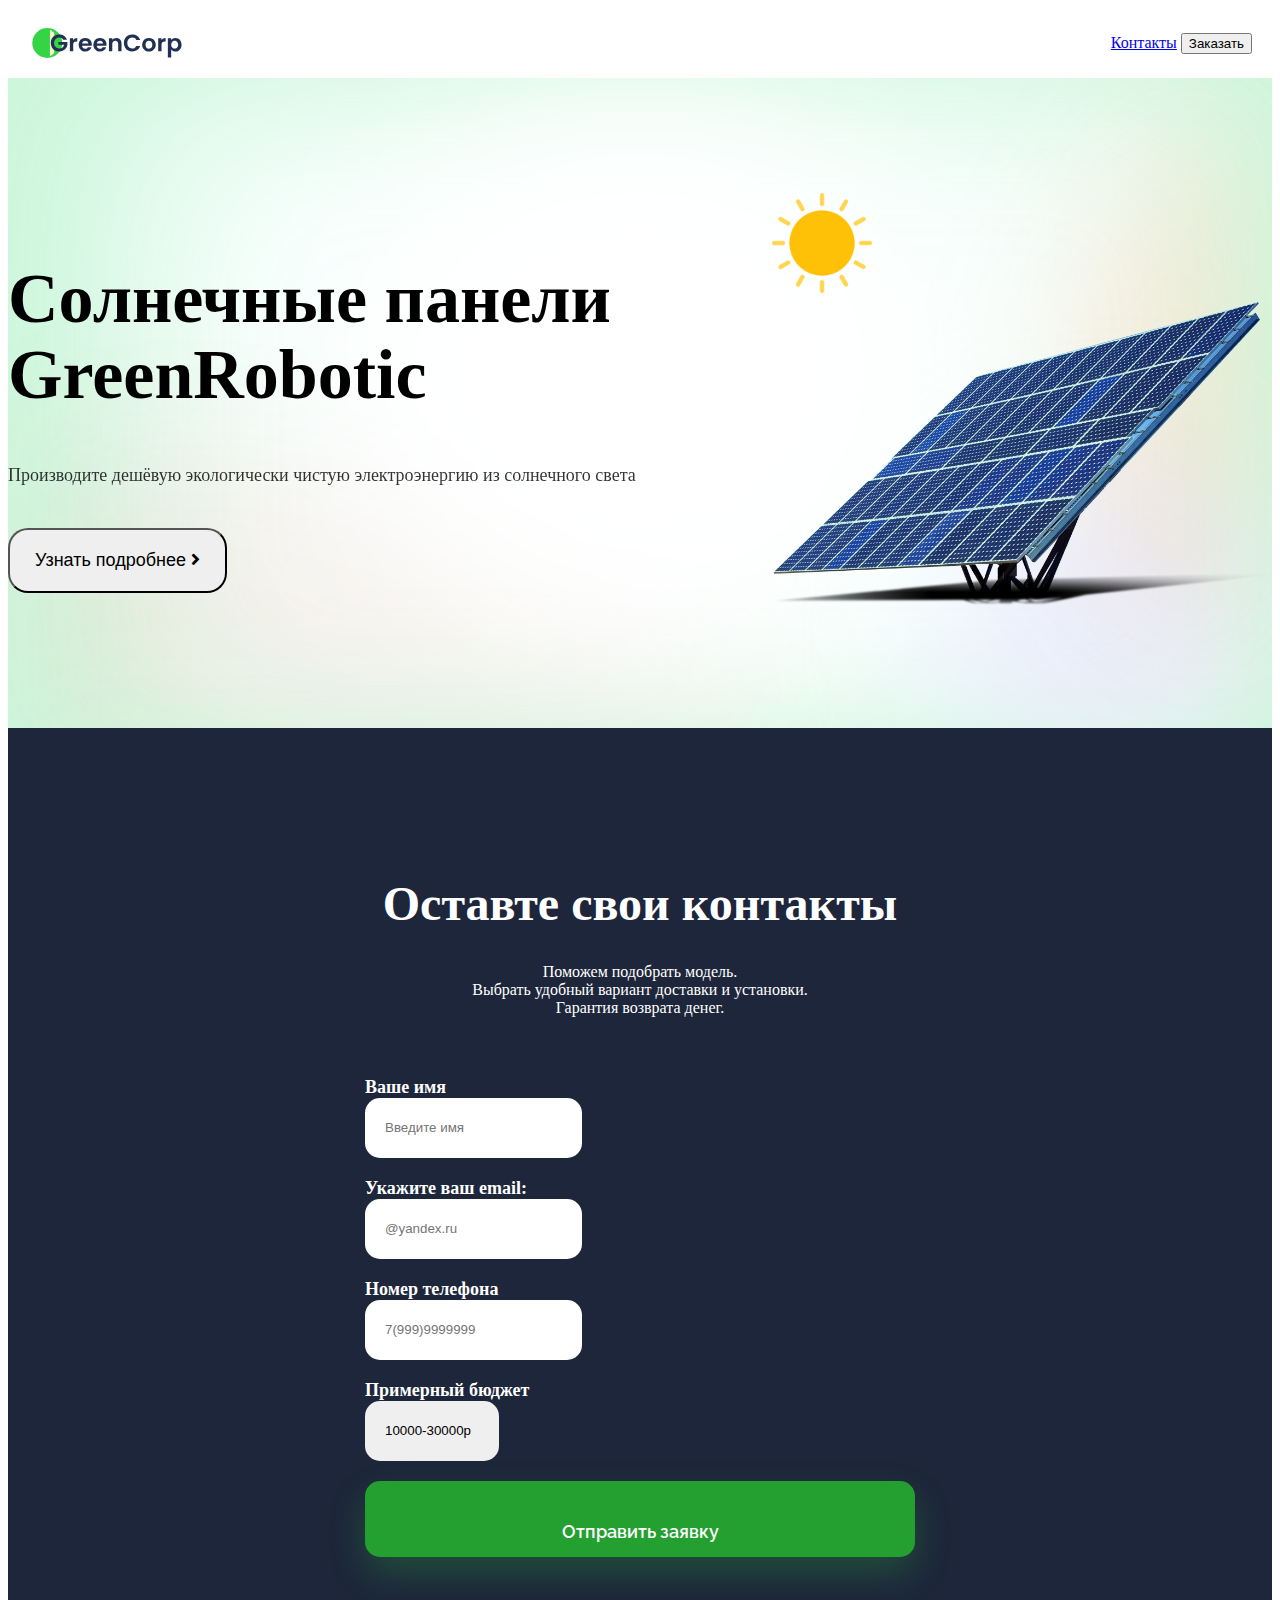
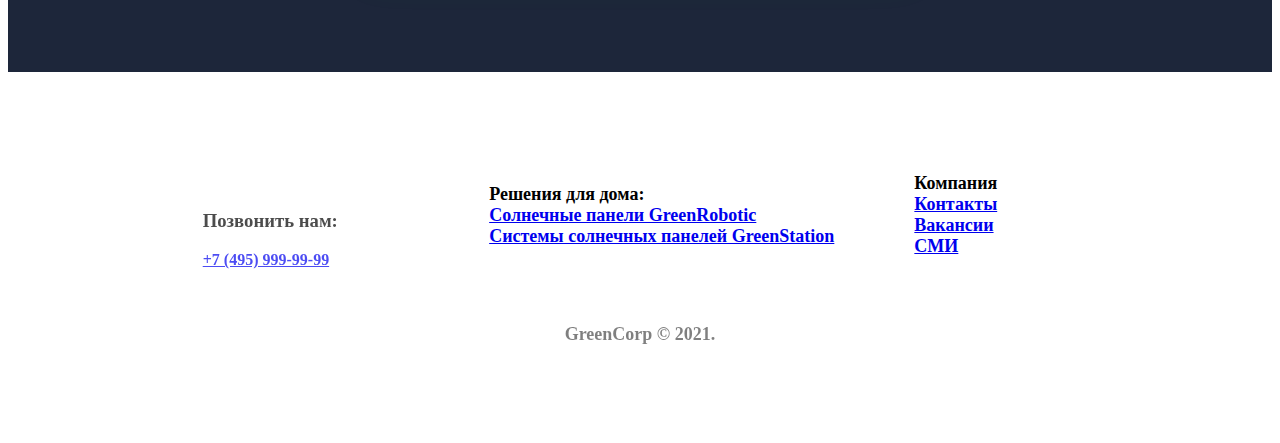
==== index.html @ 0a5415dc "11" ====
<!DOCTYPE html>
<html lang="en">
<head>
  <meta charset="UTF-8">
  <meta http-equiv="X-UA-Compatible" content="IE=edge">
  <meta name="viewport" content="width=device-width, initial-scale=1.0"> 
  <title>Солнечные батареи GreenCorp</title>
  <link rel="stylesheet" href="main.css">
  <link href="https://fonts.googleapis.com/css2?family=Raleway:wght@100;300;400;500;600;700;800&display=swap" rel="stylesheet">
  <link rel="stylesheet" href="https://cdnjs.cloudflare.com/ajax/libs/font-awesome/5.15.4/css/all.min.css" 
  integrity="sha512-1ycn6IcaQQ40/MKBW2W4Rhis/DbILU74C1vSrLJxCq57o941Ym01SwNsOMqvEBFlcgUa6xLiPY/NS5R+E6ztJQ==" crossorigin="anonymous" referrerpolicy="no-referrer">
  <link rel="stylesheet" href="https://cdnjs.cloudflare.com/ajax/libs/animate.css/4.1.1/animate.min.css"/>
</head>
  <header>
    <img class="header__logo" src='img/logo.svg'>
    <div class="header__controls">
      <a href="#contacts">Контакты</a>
      <button>Заказать</button>
    </div>
  </header>
  <body>
  <section class="about">
    <div class="about__info animate__animated animate__fadeInLeft animate__slow">
      <h1>Солнечные панели GreenRobotic</h1>
      <p>Производите дешёвую экологически чистую электроэнергию из солнечного света</p>
      <button>Узнать подробнее <i class="fas fa-angle-right"></i></button>
  </div>
  <div class="about__images animate__animated animate__fadeInRight animate__slow">
      <img class="about__sun-image" src="img/sun.png">
      <img class="about__image" src="img/solar-panel.png">
  </div>
</section>
<section class="form">
 <div class="form__container">
 <h1>Оставте свои контакты</h1>
 Поможем подобрать модель.<br>
 Выбрать удобный вариант доставки и установки.<br>
  Гарантия возврата денег.</br>
  <form>
		<div class='form__group'>
			<label for="name">Ваше имя</label></br>
			<input id='text' placeholder="Введите имя"id='name'>
		</div>
		<div class='form__group'>
			<label for="email">Укажите ваш email: </label></br>
			<input id='email' placeholder="@yandex.ru" type='email'>
		</div>
		<div class='form__group'>
			<label for="phone">Номер телефона </label></br>
			<input id='phone' placeholder="7(999)9999999" type='text'>
		</div>
    <div class='form__group'>
			<label>Примерный бюджет </label></br>
      <select id="budget">
      <option value="10-30">10000-30000p</option>
      <option value="30-60">30000-60000p</option>
      <option value="60-100">60000-100000p</option>
      <option value="100+">100000p</option>
    </select>
  </div> 
      <button  class=" form__submit " type=" submit " >Отправить заявку</button>
    </form>
  </section>
</body>
<footer>
<div>
  <div class="footer__container">
    <div class="footer__group">
    <h3>Позвонить нам:</h3>
    <div class="footer__links">
      <a href="tel:74959999999">+7 (495) 999-99-99</a></div>
    </div>
  <div class="footer__links" 
    <h3>Решения для дома:</h3>
<a href="page2.html">Солнечные панели GreenRobotic</a>
<a href="page3.html">Системы солнечных панелей GreenStation</a>
  </div>
  <div class="footer__links" 
    <h3>Компания</h3>
<a href="page4.html">Контакты</a>
<a href="page5.html">Вакансии</a>
<a href="page6.html">СМИ</a>
  </div>
</div> 
  <div class="footer__copyright ">GreenCorp © 2021.</div>
</footer>
</html>
---- main.css ----
.body {
    font-family: 'Raleway', sans-serif;
    color: #213053;
  margin: 0;
}
header {
    display: flex;
 justify-content: space-between;
  align-items: center;
  background-color: #fff;
   position: sticky;
  top: 0;
  z-index: index 3;
  padding: 20px;
}
.header__logo {
    height: 30px;
}
  .a {
    text-decoration: none;
    color: #213053;
   
}
#contacts{
  display: flex;
  justify-content: end;
  align-items: flex-end;
}
  .header a {
  font-size: 15px;
    font-weight: 600;
    margin-right: 25px;

  }
  .button {
    font-family: 'Raleway', sans—serif;
    font-size: 15px;
    background-color: #23a030;
    color: #fff;
    
    border: none;
    border-radius: 15px;
    cursor: pointer;
    box-shadow: 0 16px 36px rgb(52 213 68 / 22%);
    padding: 15px;
}
.about__image {
  width: 500px;
}

.about__sun-image {
  animation-name: rotation;
  animation-duration: 10s;
  transform: rotate(360deg);
  animation-iteration-count: infinite;
  animation-timing-function: linear;
  width: 100px;
  height: 100px;
}

@keyframes rotation {
  0% {
      -moz-transform: rotate(0deg);
      -webkit-transform: rotate(0deg);
  }
  100% {
      -moz-transform: rotate(360deg);
      -webkit-transform: rotate(360deg);
  }
}

.about {
    display: flex;
    align-items: center;
    justify-content: space-around;
    padding-bottom: 115px;
    padding-top: 115px;
    background: url('img/back.png') no-repeat;
    background-position: center;
    background-size: cover;
  }
.about h1 {
  font-size:70px;
line-height: 76px;
}
.form input{
font: size 18px;
font-color:#213053;
height:60px;
padding: 0 20px;
border-radius:15px;
border: none;
}
.form select{
font: size 18px;
font-color:#213053;
height:60px;
padding: 0 20px;
border-radius:15px;
border: none;
}
.about p {
   font-size: 18px; 
    line-height: 30px;
     opacity: 0.8;
}
.about button {
font-size: 18px;
border-radius: 20px;
padding: 20px 25px;
margin-top: 20px;
}
.about_info {
  max-width: 550px;

}
.about {
  /*...*/
  background:url('img/back.png')
 background-position:center;
 background-size:cover
}
.form__container {
 display: flex;
  flex-direction: column;
  justify-content:space-evenly;
 width: 550px;
 text-align: left.
}

.form {
  display: flex; 
  justify-content: center; 
  align-items: center;
  background-color:#1d263a;
  color: #fff;
  padding-top: 115px;
  padding-bottom: 115px;
 text-align: center;
 z-index: index 1;
}
.form label{
  font-size: 18px;
  font-weight: 600;
  margin-bottom:15px;
}
.form form{
  display: grid;
  grid-gap: 20px;
  margin-top:60px;
}
.form h1 {
font-size: 48px;
}
.form p  {
font-size: 48px;
opacity: 0.65;
}
.form__group {
  flex-direction: column;
justify-content: center;
    align-items: center;
  text-align: left;
}
.form__submit{
  font-family: 'Raleway', sans—serif;
    color: #fff;
    background-color: #23a030;
    border: none;
    border-radius: 15px;
    cursor: pointer;
    box-shadow: 0 16px 36px rgb(52 213 68 / 22%);
    padding: 15px;
  font-size: 18px;
  font-weight: 600;
  padding-top: 40px;
 }
 select {
  appearance: none;
}
input {
  outline: none;
}
button:hover {
  background-color: #f6980c;
  color: black;
  box-shadow: 0 16px 36px rgba(246 152 12 / 20%);
  transition: all 0,3s ease-in;
}
footer{
  font-size: 18px;
  font-weight: 600;
  padding: 90px 20px;
}
.footer__container{
  display: flex;
  align-items: center;
  justify-content: center;
}
.footer__copyright{
  padding-top:40px;
  text-align: center;
  opacity: 0.5;
}
.footer__group{
  padding-right: 80px;
  padding-top: 30px;
  font-size: 16px;
  
  opacity: 0.7;
}
.footer__links{
  display: flex;
 flex-direction: column;
  margin-bottom: 15px;
  padding-right: 80px;
}  


/* Мобильные устройства */
@media (max-width: 720px) {
  header {
      padding: 10px;
  }

  .header__logo {
      height: 20px;
  }

  header a {
      margin-right: 10px;
  }

  .about {
      flex-direction: column-reverse;
      padding: 50px 10px;
  }

  .about h1 {
      font-size: 36px;
      line-height: 40px;
  }

  .about__image {
      width: 280px;
  }

  .about__sun-image {
      width: 75px;
      height: 75px;
  }

  .form {
      padding: 50px 10px;
  }

  .form h1 {
      font-size: 36px;
  }

  footer {
      padding: 50px 10px;
  }

  .footer__container {
      flex-direction: column;
  }
}
/* Планшеты */
@media (max-width: 1024px) {
  .about {
      padding: 115px 20px;
  }

  .about h1 {
      font-size: 36px;
      line-height: 40px;
  }

  .about__image {
      width: 280px;
  }

  .about__sun-image {
      width: 75px;
      height: 75px;
  }
}
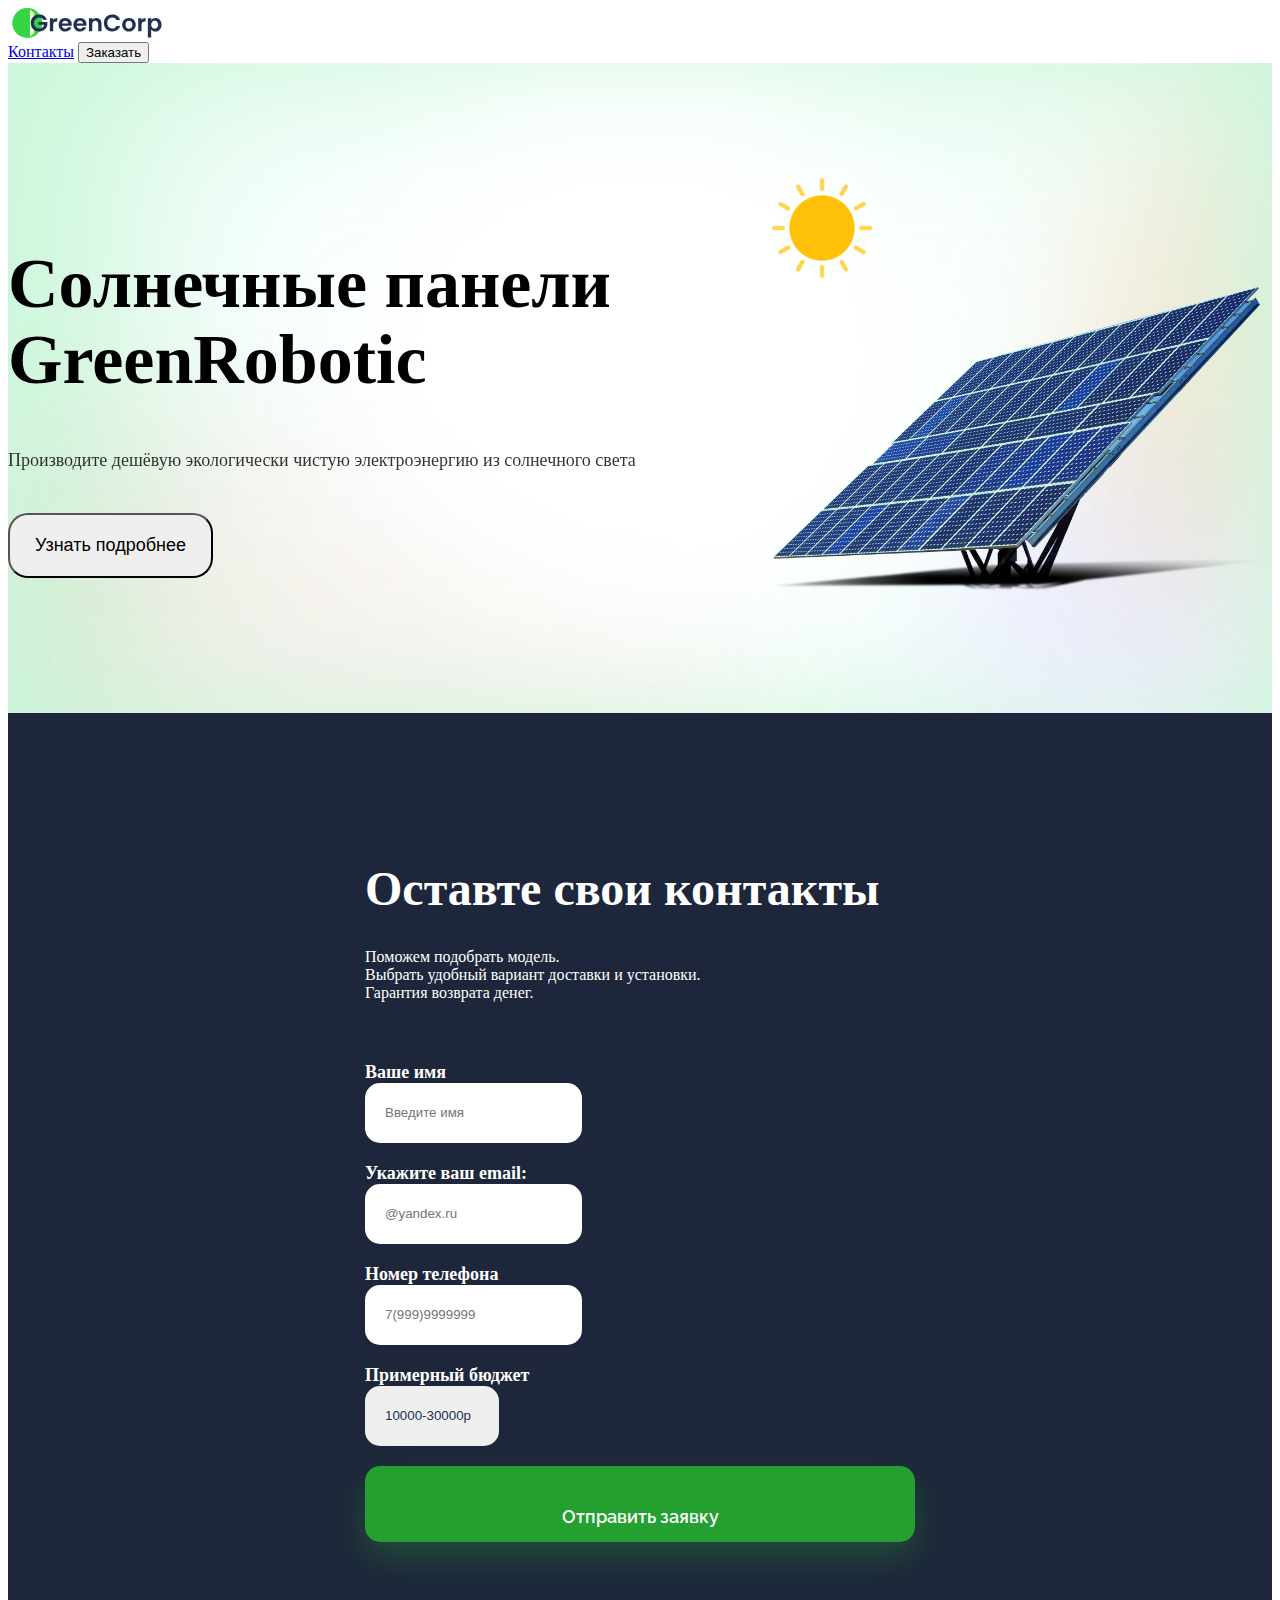
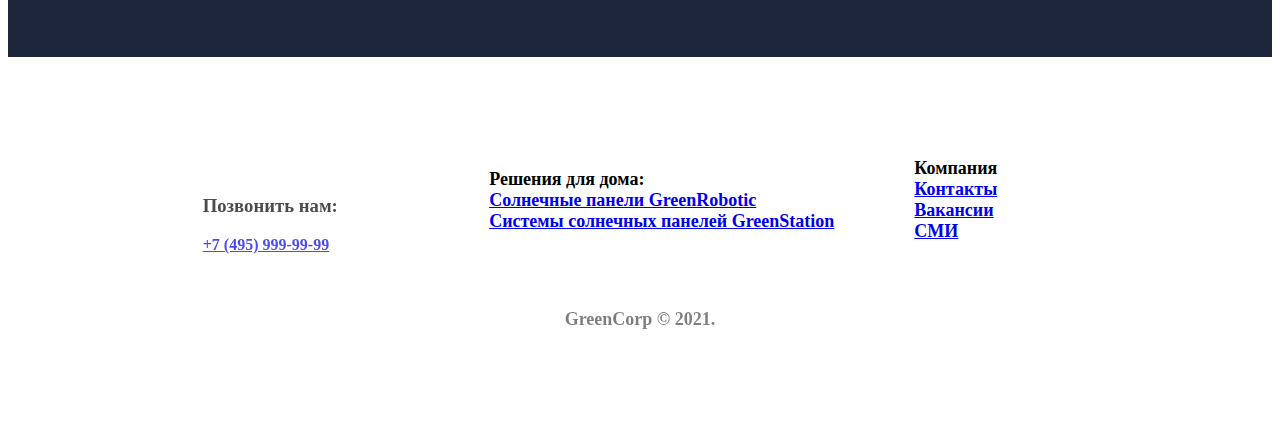
==== commit 8bd8fd1b: "11" ====
--- a/index.html
+++ b/index.html
@@ -1,87 +1,87 @@
 <!DOCTYPE html>
 <html lang="en">
+
 <head>
   <meta charset="UTF-8">
   <meta http-equiv="X-UA-Compatible" content="IE=edge">
-  <meta name="viewport" content="width=device-width, initial-scale=1.0"> 
+  <meta name="viewport" content="width=device-width, initial-scale=1.0">
   <title>Солнечные батареи GreenCorp</title>
   <link rel="stylesheet" href="main.css">
-  <link href="https://fonts.googleapis.com/css2?family=Raleway:wght@100;300;400;500;600;700;800&display=swap" rel="stylesheet">
-  <link rel="stylesheet" href="https://cdnjs.cloudflare.com/ajax/libs/font-awesome/5.15.4/css/all.min.css" 
-  integrity="sha512-1ycn6IcaQQ40/MKBW2W4Rhis/DbILU74C1vSrLJxCq57o941Ym01SwNsOMqvEBFlcgUa6xLiPY/NS5R+E6ztJQ==" crossorigin="anonymous" referrerpolicy="no-referrer">
-  <link rel="stylesheet" href="https://cdnjs.cloudflare.com/ajax/libs/animate.css/4.1.1/animate.min.css"/>
+  <link href="https://fonts.googleapis.com/css2?family=Raleway:wght@100;300;400;500;600;700;800&display=swap"
+    rel="stylesheet">
 </head>
-  <header>
-    <img class="header__logo" src='img/logo.svg'>
-    <div class="header__controls">
-      <a href="#contacts">Контакты</a>
-      <button>Заказать</button>
-    </div>
-  </header>
-  <body>
+<header>
+  <img class="header__logo" src='img/logo.svg'>
+  <div class="header__controls">
+    <a href="#contacts">Контакты</a>
+    <button>Заказать</button>
+  </div>
+</header>
+<body>
   <section class="about">
-    <div class="about__info animate__animated animate__fadeInLeft animate__slow">
+    <div class="about__info">
       <h1>Солнечные панели GreenRobotic</h1>
       <p>Производите дешёвую экологически чистую электроэнергию из солнечного света</p>
-      <button>Узнать подробнее <i class="fas fa-angle-right"></i></button>
-  </div>
-  <div class="about__images animate__animated animate__fadeInRight animate__slow">
+      <button>Узнать подробнее</button>
+    </div>
+    <div class="about__images">
       <img class="about__sun-image" src="img/sun.png">
       <img class="about__image" src="img/solar-panel.png">
-  </div>
-</section>
-<section class="form">
- <div class="form__container">
- <h1>Оставте свои контакты</h1>
- Поможем подобрать модель.<br>
- Выбрать удобный вариант доставки и установки.<br>
-  Гарантия возврата денег.</br>
-  <form>
-		<div class='form__group'>
-			<label for="name">Ваше имя</label></br>
-			<input id='text' placeholder="Введите имя"id='name'>
-		</div>
-		<div class='form__group'>
-			<label for="email">Укажите ваш email: </label></br>
-			<input id='email' placeholder="@yandex.ru" type='email'>
-		</div>
-		<div class='form__group'>
-			<label for="phone">Номер телефона </label></br>
-			<input id='phone' placeholder="7(999)9999999" type='text'>
-		</div>
-    <div class='form__group'>
-			<label>Примерный бюджет </label></br>
-      <select id="budget">
-      <option value="10-30">10000-30000p</option>
-      <option value="30-60">30000-60000p</option>
-      <option value="60-100">60000-100000p</option>
-      <option value="100+">100000p</option>
-    </select>
-  </div> 
-      <button  class=" form__submit " type=" submit " >Отправить заявку</button>
-    </form>
+    </div>
   </section>
+  <section class="form">
+    <div class="form__container">
+      <h1>Оставте свои контакты</h1>
+      Поможем подобрать модель.<br>
+      Выбрать удобный вариант доставки и установки.<br>
+      Гарантия возврата денег.</br>
+      <form>
+        <div class='form__group'>
+          <label for="name">Ваше имя</label></br>
+          <input id='text' placeholder="Введите имя" id='name'>
+        </div>
+        <div class='form__group'>
+          <label for="email">Укажите ваш email: </label></br>
+          <input id='email' placeholder="@yandex.ru" type='email'>
+        </div>
+        <div class='form__group'>
+          <label for="phone">Номер телефона </label></br>
+          <input id='phone' placeholder="7(999)9999999" type='text'>
+        </div>
+        <div class='form__group'>
+          <label>Примерный бюджет </label></br>
+          <select id="budget">
+            <option value="10-30">10000-30000p</option>
+            <option value="30-60">30000-60000p</option>
+            <option value="60-100">60000-100000p</option>
+            <option value="100+">100000p</option>
+          </select>
+        </div>
+        <button class=" form__submit " type=" submit ">Отправить заявку</button>
+      </form>
+  </section>
+
 </body>
 <footer>
-<div>
-  <div class="footer__container">
-    <div class="footer__group">
-    <h3>Позвонить нам:</h3>
-    <div class="footer__links">
-      <a href="tel:74959999999">+7 (495) 999-99-99</a></div>
+  <div>
+    <div class="footer__container">
+      <div class="footer__group">
+        <h3>Позвонить нам:</h3>
+        <div class="footer__links">
+          <a href="tel:74959999999">+7 (495) 999-99-99</a>
+        </div>
+      </div>
+      <div class="footer__links" <h3>Решения для дома:</h3>
+        <a href="page2.html">Солнечные панели GreenRobotic</a>
+        <a href="page3.html">Системы солнечных панелей GreenStation</a>
+      </div>
+      <div class="footer__links" <h3>Компания</h3>
+        <a href="page4.html">Контакты</a>
+        <a href="page5.html">Вакансии</a>
+        <a href="page6.html">СМИ</a>
+      </div>
     </div>
-  <div class="footer__links" 
-    <h3>Решения для дома:</h3>
-<a href="page2.html">Солнечные панели GreenRobotic</a>
-<a href="page3.html">Системы солнечных панелей GreenStation</a>
-  </div>
-  <div class="footer__links" 
-    <h3>Компания</h3>
-<a href="page4.html">Контакты</a>
-<a href="page5.html">Вакансии</a>
-<a href="page6.html">СМИ</a>
-  </div>
-</div> 
-  <div class="footer__copyright ">GreenCorp © 2021.</div>
+    <div class="footer__copyright ">GreenCorp © 2021.</div>
 </footer>
+
 </html>--- a/main.css
+++ b/main.css
@@ -1,49 +1,49 @@
 .body {
-    font-family: 'Raleway', sans-serif;
-    color: #213053;
+  font-family: 'Raleway', sans-serif;
+  color: #213053;
   margin: 0;
 }
-header {
-    display: flex;
- justify-content: space-between;
-  align-items: center;
+
+.header {
+
+  display: flex;
+  justify-content: space-between;
+  align-items: center;
+  position: sticky;
+  top: 0;
+  z-index: index 1;
   background-color: #fff;
-   position: sticky;
-  top: 0;
-  z-index: index 3;
-  padding: 20px;
-}
+}
+
 .header__logo {
-    height: 30px;
-}
-  .a {
-    text-decoration: none;
-    color: #213053;
-   
-}
-#contacts{
-  display: flex;
-  justify-content: end;
-  align-items: flex-end;
-}
-  .header a {
+  height: 30px;
+}
+
+.a {
+  text-decoration: none;
+  color: #213053;
+
+}
+
+.header a {
   font-size: 15px;
-    font-weight: 600;
-    margin-right: 25px;
-
-  }
-  .button {
-    font-family: 'Raleway', sans—serif;
-    font-size: 15px;
-    background-color: #23a030;
-    color: #fff;
-    
-    border: none;
-    border-radius: 15px;
-    cursor: pointer;
-    box-shadow: 0 16px 36px rgb(52 213 68 / 22%);
-    padding: 15px;
-}
+  font-weight: 600;
+  margin-right: 25px;
+
+}
+
+.button {
+  font-family: 'Raleway', sans—serif;
+  font-size: 15px;
+  color: #fff;
+  background-color: #23a030;
+  border: none;
+  border-radius: 15px;
+  cursor: pointer;
+  box-shadow: 0 16px 36px rgb(52 213 68 / 22%);
+  padding: 15px;
+}
+
 .about__image {
   width: 500px;
 }
@@ -60,229 +60,250 @@
 
 @keyframes rotation {
   0% {
-      -moz-transform: rotate(0deg);
-      -webkit-transform: rotate(0deg);
-  }
+    -moz-transform: rotate(0deg);
+    -webkit-transform: rotate(0deg);
+  }
+
   100% {
-      -moz-transform: rotate(360deg);
-      -webkit-transform: rotate(360deg);
+    -moz-transform: rotate(360deg);
+    -webkit-transform: rotate(360deg);
   }
 }
 
 .about {
-    display: flex;
-    align-items: center;
-    justify-content: space-around;
-    padding-bottom: 115px;
-    padding-top: 115px;
-    background: url('img/back.png') no-repeat;
-    background-position: center;
-    background-size: cover;
-  }
+  display: flex;
+  align-items: center;
+  justify-content: space-around;
+  padding-bottom: 115px;
+  padding-top: 115px;
+}
+
 .about h1 {
-  font-size:70px;
-line-height: 76px;
-}
-.form input{
-font: size 18px;
-font-color:#213053;
-height:60px;
-padding: 0 20px;
-border-radius:15px;
-border: none;
-}
-.form select{
-font: size 18px;
-font-color:#213053;
-height:60px;
-padding: 0 20px;
-border-radius:15px;
-border: none;
-}
+  font-size: 70px;
+  line-height: 76px;
+}
+
+.form input {
+  font: size 18px;
+  color: #213053;
+  height: 60px;
+  padding: 0 20px;
+  border-radius: 15px;
+  border: none;
+}
+
+.form select {
+  font: size 18px;
+  color: #213053;
+  height: 60px;
+  padding: 0 20px;
+  border-radius: 15px;
+  border: none;
+}
+
 .about p {
-   font-size: 18px; 
-    line-height: 30px;
-     opacity: 0.8;
-}
+  font-size: 18px;
+  line-height: 30px;
+  opacity: 0.8;
+}
+
 .about button {
-font-size: 18px;
-border-radius: 20px;
-padding: 20px 25px;
-margin-top: 20px;
-}
+  font-size: 18px;
+  border-radius: 20px;
+  padding: 20px 25px;
+  margin-top: 20px;
+}
+
 .about_info {
   max-width: 550px;
 
 }
+
 .about {
   /*...*/
-  background:url('img/back.png')
- background-position:center;
- background-size:cover
-}
+  background: url('img/back.png');
+  background-position: center;
+  background-size: cover
+}
+
 .form__container {
- display: flex;
+  display: flex;
   flex-direction: column;
-  justify-content:space-evenly;
- width: 550px;
- text-align: left.
+  justify-content: space-evenly;
+  width: 550px;
+  text-align: left;
 }
 
 .form {
-  display: flex; 
-  justify-content: center; 
-  align-items: center;
-  background-color:#1d263a;
+  display: flex;
+  justify-content: center;
+  align-items: center;
+  background-color: #1d263a;
   color: #fff;
   padding-top: 115px;
   padding-bottom: 115px;
- text-align: center;
- z-index: index 1;
-}
-.form label{
+  text-align: center;
+}
+
+.form label {
   font-size: 18px;
   font-weight: 600;
-  margin-bottom:15px;
-}
-.form form{
+  margin-bottom: 15px;
+}
+
+.form form {
   display: grid;
   grid-gap: 20px;
-  margin-top:60px;
-}
+  margin-top: 60px;
+}
+
 .form h1 {
-font-size: 48px;
-}
-.form p  {
-font-size: 48px;
-opacity: 0.65;
-}
+  font-size: 48px;
+}
+
+.form p {
+  font-size: 48px;
+  opacity: 0.65;
+}
+
 .form__group {
   flex-direction: column;
-justify-content: center;
-    align-items: center;
+  justify-content: center;
+  align-items: center;
   text-align: left;
 }
-.form__submit{
+
+.form__submit {
   font-family: 'Raleway', sans—serif;
-    color: #fff;
-    background-color: #23a030;
-    border: none;
-    border-radius: 15px;
-    cursor: pointer;
-    box-shadow: 0 16px 36px rgb(52 213 68 / 22%);
-    padding: 15px;
+  font-size: 15px;
+  color: #fff;
+  background-color: #23a030;
+  border: none;
+  border-radius: 15px;
+  cursor: pointer;
+  box-shadow: 0 16px 36px rgb(52 213 68 / 22%);
+  padding: 15px;
   font-size: 18px;
   font-weight: 600;
   padding-top: 40px;
- }
- select {
+}
+
+select {
   appearance: none;
 }
+
 input {
   outline: none;
 }
+
 button:hover {
   background-color: #f6980c;
   color: black;
   box-shadow: 0 16px 36px rgba(246 152 12 / 20%);
-  transition: all 0,3s ease-in;
-}
-footer{
+  transition: all 0, 3s ease-in;
+}
+
+footer {
   font-size: 18px;
   font-weight: 600;
   padding: 90px 20px;
 }
-.footer__container{
+
+.footer__container {
   display: flex;
   align-items: center;
   justify-content: center;
 }
-.footer__copyright{
-  padding-top:40px;
+
+.footer__copyright {
+  padding-top: 40px;
   text-align: center;
   opacity: 0.5;
 }
-.footer__group{
+
+.footer__group {
   padding-right: 80px;
   padding-top: 30px;
   font-size: 16px;
-  
+
   opacity: 0.7;
 }
-.footer__links{
-  display: flex;
- flex-direction: column;
+
+.footer__links {
+  display: flex;
+  flex-direction: column;
   margin-bottom: 15px;
   padding-right: 80px;
-}  
+}
 
 
 /* Мобильные устройства */
 @media (max-width: 720px) {
   header {
-      padding: 10px;
+    padding: 10px;
   }
 
   .header__logo {
-      height: 20px;
+    height: 20px;
   }
 
   header a {
-      margin-right: 10px;
+    margin-right: 10px;
   }
 
   .about {
-      flex-direction: column-reverse;
-      padding: 50px 10px;
+    flex-direction: column-reverse;
+    padding: 50px 10px;
   }
 
   .about h1 {
-      font-size: 36px;
-      line-height: 40px;
+    font-size: 36px;
+    line-height: 40px;
   }
 
   .about__image {
-      width: 280px;
+    width: 280px;
   }
 
   .about__sun-image {
-      width: 75px;
-      height: 75px;
+    width: 75px;
+    height: 75px;
   }
 
   .form {
-      padding: 50px 10px;
+    padding: 50px 10px;
   }
 
   .form h1 {
-      font-size: 36px;
+    font-size: 36px;
   }
 
   footer {
-      padding: 50px 10px;
+    padding: 50px 10px;
   }
 
   .footer__container {
-      flex-direction: column;
-  }
-}
+    flex-direction: column;
+  }
+}
+
 /* Планшеты */
 @media (max-width: 1024px) {
   .about {
-      padding: 115px 20px;
+    padding: 115px 20px;
   }
 
   .about h1 {
-      font-size: 36px;
-      line-height: 40px;
+    font-size: 36px;
+    line-height: 40px;
   }
 
   .about__image {
-      width: 280px;
+    width: 280px;
   }
 
   .about__sun-image {
-      width: 75px;
-      height: 75px;
+    width: 75px;
+    height: 75px;
   }
 }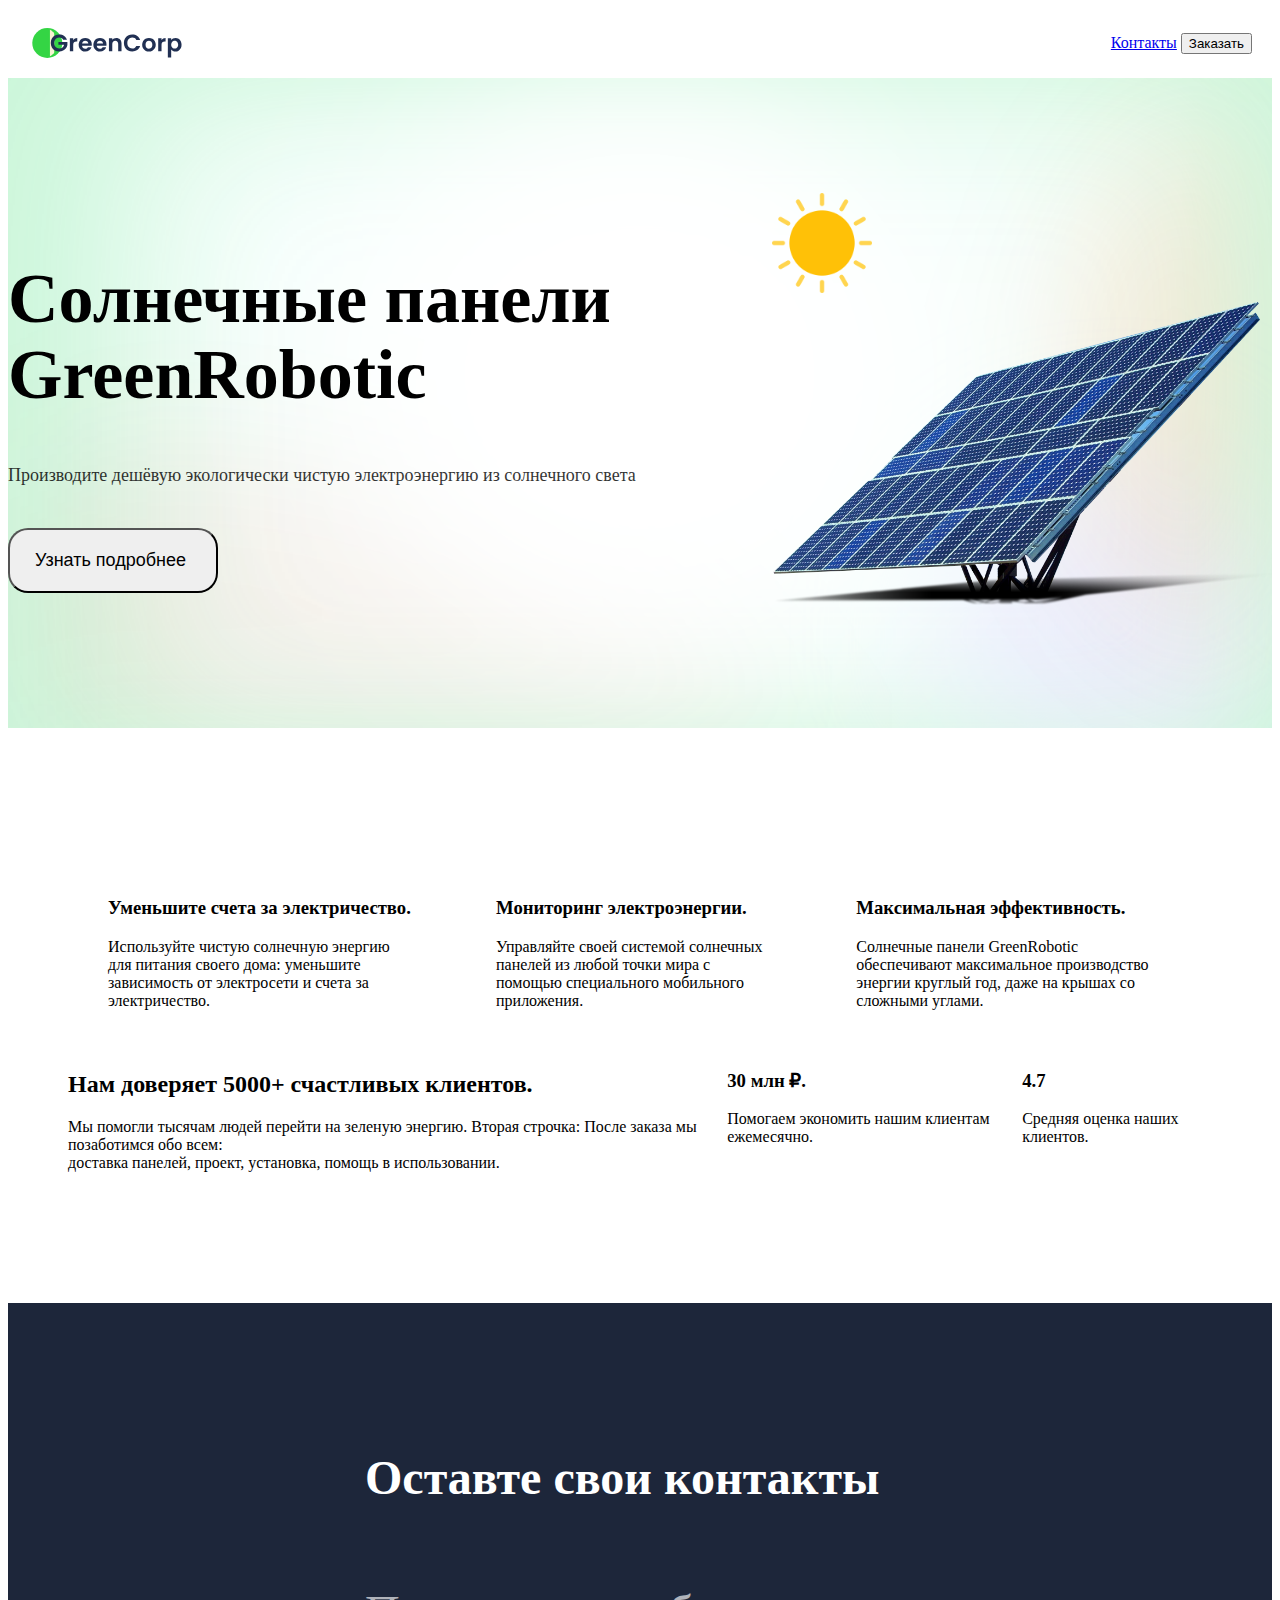
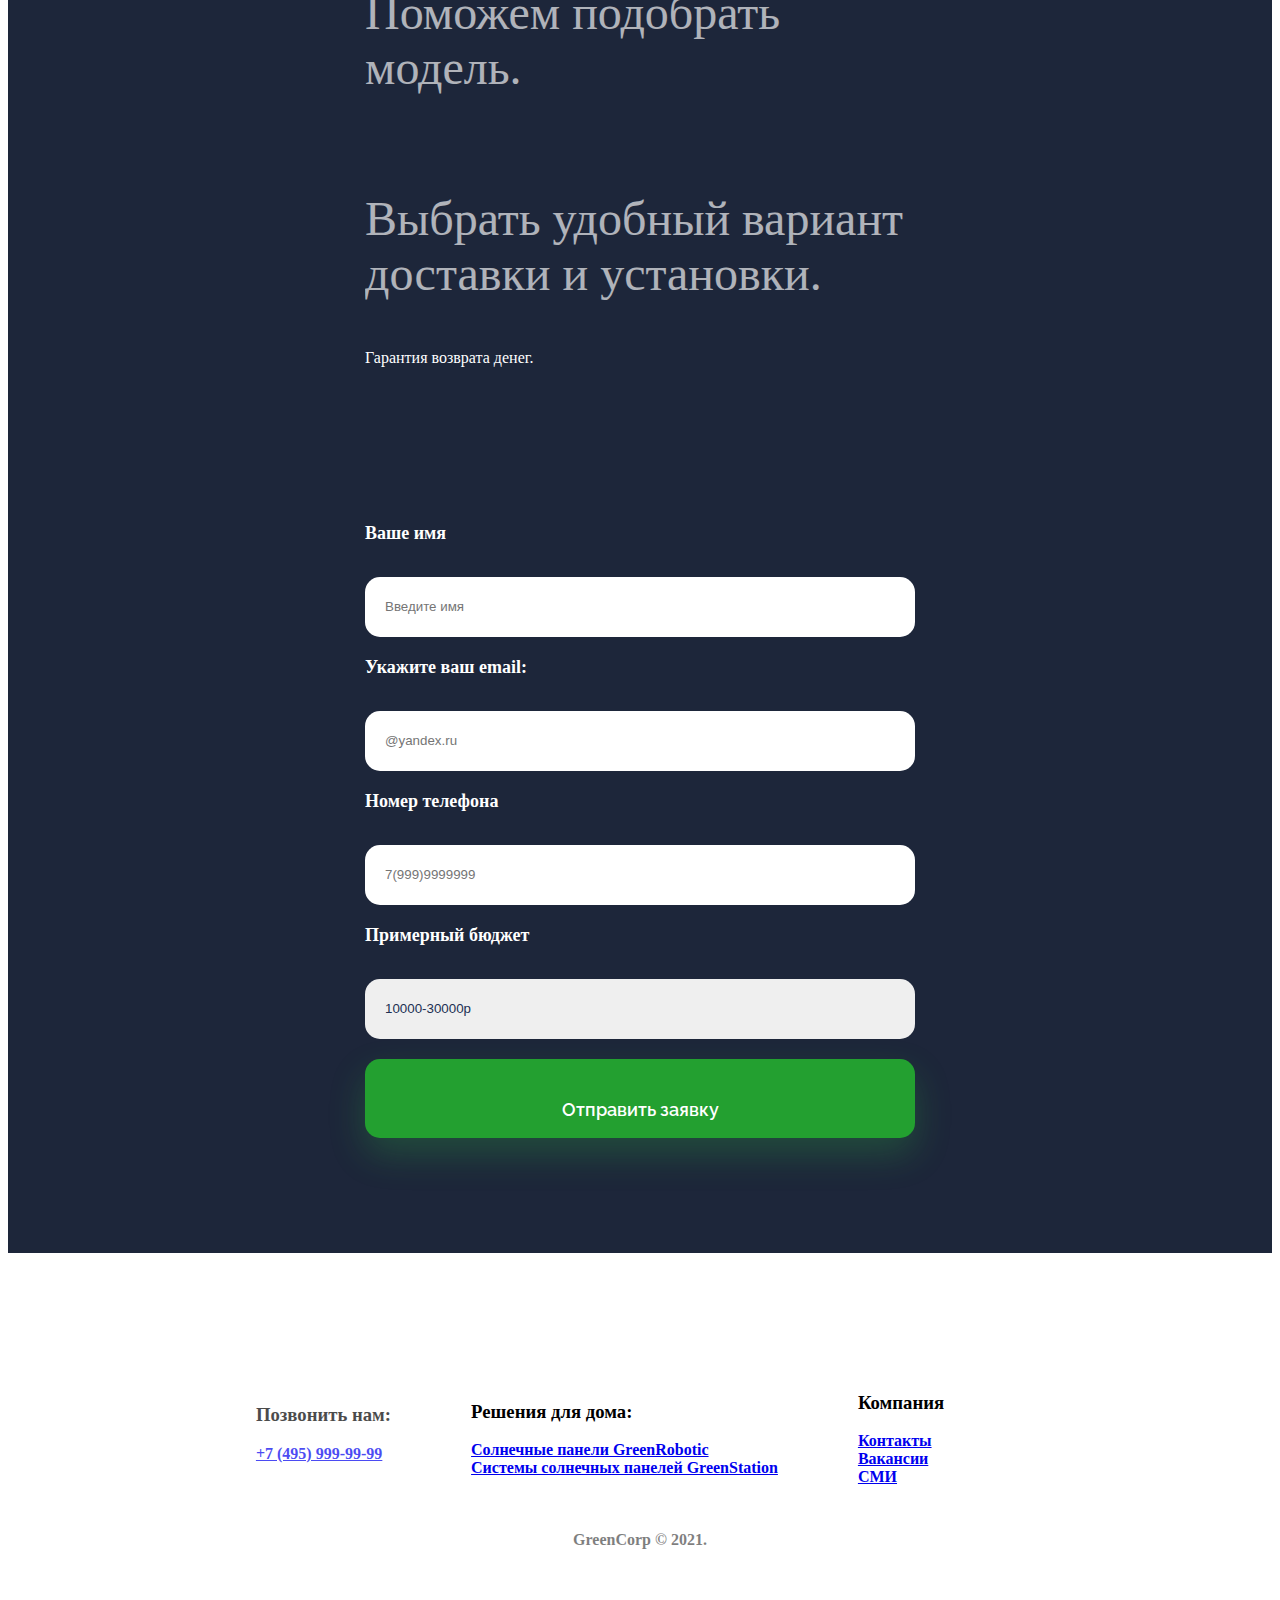
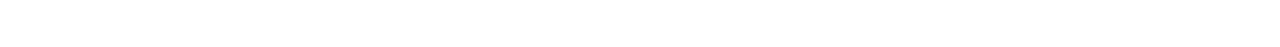
==== commit 02453ef9: "12" ====
--- a/index.html
+++ b/index.html
@@ -2,86 +2,144 @@
 <html lang="en">
 
 <head>
-  <meta charset="UTF-8">
-  <meta http-equiv="X-UA-Compatible" content="IE=edge">
-  <meta name="viewport" content="width=device-width, initial-scale=1.0">
-  <title>Солнечные батареи GreenCorp</title>
-  <link rel="stylesheet" href="main.css">
-  <link href="https://fonts.googleapis.com/css2?family=Raleway:wght@100;300;400;500;600;700;800&display=swap"
-    rel="stylesheet">
+    <meta charset="UTF-8">
+    <meta http-equiv="X-UA-Compatible" content="IE=edge">
+    <meta name="viewport" content="width=device-width, initial-scale=1.0">
+    <title>Солнечные батареи GreenCorp</title>
+    <link rel="stylesheet" href="main.css">
+    <link href="https://fonts.googleapis.com/css2?family=Raleway:wght@100;300;400;500;600;700;800&display=swap"
+        rel="stylesheet">
+    <link rel="stylesheet" href="https://cdnjs.cloudflare.com/ajax/libs/font-awesome/5.15.4/css/all.min.css"
+        integrity="sha512-1ycn6IcaQQ40/MKBW2W4Rhis/DbILU74C1vSrLJxCq57o941Ym01SwNsOMqvEBFlcgUa6xLiPY/NS5R+E6ztJQ=="
+        crossorigin="anonymous" referrerpolicy="no-referrer">
+    <link rel="stylesheet" href="https://cdnjs.cloudflare.com/ajax/libs/animate.css/4.1.1/animate.min.css" />
 </head>
 <header>
-  <img class="header__logo" src='img/logo.svg'>
-  <div class="header__controls">
-    <a href="#contacts">Контакты</a>
-    <button>Заказать</button>
-  </div>
+    <img class="header__logo" src="img/logo.svg">
+    <div class="header__controls">
+        <a href="#contacts">Контакты</a>
+        <button>Заказать</button>
+    </div>
 </header>
+
 <body>
-  <section class="about">
-    <div class="about__info">
-      <h1>Солнечные панели GreenRobotic</h1>
-      <p>Производите дешёвую экологически чистую электроэнергию из солнечного света</p>
-      <button>Узнать подробнее</button>
-    </div>
-    <div class="about__images">
-      <img class="about__sun-image" src="img/sun.png">
-      <img class="about__image" src="img/solar-panel.png">
-    </div>
-  </section>
-  <section class="form">
-    <div class="form__container">
-      <h1>Оставте свои контакты</h1>
-      Поможем подобрать модель.<br>
-      Выбрать удобный вариант доставки и установки.<br>
-      Гарантия возврата денег.</br>
-      <form>
-        <div class='form__group'>
-          <label for="name">Ваше имя</label></br>
-          <input id='text' placeholder="Введите имя" id='name'>
+    <section class="about">
+        <div class="about__info animate__animated animate__fadeInLeft animate__slow">
+            <h1>Солнечные панели GreenRobotic</h1>
+            <p>Производите дешёвую экологически чистую электроэнергию из солнечного света</p>
+            <button>Узнать подробнее <i class="fas" src="fa-angle-right"></i></button>
         </div>
-        <div class='form__group'>
-          <label for="email">Укажите ваш email: </label></br>
-          <input id='email' placeholder="@yandex.ru" type='email'>
+        <div class="about__images animate__animated animate__fadeInRight animate__slow">
+            <img class="about__sun-image" src="img/sun.png">
+            <img class="about__image" src="img/solar-panel.png">
         </div>
-        <div class='form__group'>
-          <label for="phone">Номер телефона </label></br>
-          <input id='phone' placeholder="7(999)9999999" type='text'>
+    </section>
+    <section class="features" id="features">
+        <div class="cards">
+            <div class="card">
+                <div class="card__logo" src="fa-solar-panel">
+                    <h3>Уменьшите счета за электричество.</h3>
+                    <p> Используйте чистую солнечную энергию для питания
+                        своего дома: уменьшите зависимость от электросети и счета за электричество.</p>
+                </div>
+            </div>
+            <div class="card">
+                <div class="card__logo">
+                    <h3>Мониторинг электроэнергии.</h3>
+                    <p> Управляйте своей системой солнечных панелей из любой точки
+                        мира с помощью специального мобильного приложения.</p>
+
+                </div>
+            </div>
+            <div class="card">
+                <div class="card__logo">
+                    <h3>Максимальная эффективность.</h3>
+                    <p> Солнечные панели GreenRobotic обеспечивают максимальное производство энергии круглый год,
+                        даже на крышах со сложными углами.</p>
+                </div>
+            </div>
         </div>
-        <div class='form__group'>
-          <label>Примерный бюджет </label></br>
-          <select id="budget">
-            <option value="10-30">10000-30000p</option>
-            <option value="30-60">30000-60000p</option>
-            <option value="60-100">60000-100000p</option>
-            <option value="100+">100000p</option>
-          </select>
+        <div class="features__border">
+            <div class="features__feedback">
+
+                <div class="features__feedback-left">
+                    <H2> Нам доверяет 5000+ счастливых клиентов.</H2>
+                    <p>Мы помогли тысячам людей перейти на зеленую энергию.
+                        Вторая строчка: После заказа мы позаботимся обо всем: <br>
+                        доставка панелей, проект, установка, помощь в использовании.</p>
+                </div>
+                <div class="features__feedback-right">
+                    <div class="features__box">
+                        <div class="features__savings-box">
+                            <h3>30 млн ₽.</h3> 
+                             <p> Помогаем экономить нашим клиентам ежемесячно.</p>
+                        </div>
+                        <div class="features__rate-box">
+                            <h3>4.7</h3>
+                            <p class="stars" src="fa-star"></p>
+                       <p>Средняя оценка наших клиентов.</p>
+                        </div>
+                    </div>
+                </div>
+            </div>
         </div>
-        <button class=" form__submit " type=" submit ">Отправить заявку</button>
-      </form>
-  </section>
+    </section>
 
+    <section class="form">
+        <div class="form__container">
+            <h1>Оставте свои контакты</h1>
+            <p>Поможем подобрать модель.
+            <p>Выбрать удобный вариант доставки и установки.</p>
+            Гарантия возврата денег.</p>
+            <form>
+                <div class="form__group">
+                    <label for="name">Ваше имя</label></br>
+                    <input id="text" placeholder="Введите имя" id="name">
+                </div>
+                <div class="form__group">
+                    <label for="email">Укажите ваш email: </label></br>
+                    <input id="email" placeholder="@yandex.ru" type="email">
+                </div>
+                <div class="form__group">
+                    <label for="phone">Номер телефона </label></br>
+                    <input id="phone" placeholder="7(999)9999999" type="text">
+                </div>
+                <div class="form__group">
+                    <label>Примерный бюджет </label> </br>
+                    <select id="budget">
+                        <option value="10-30">10000-30000p</option>
+                        <option value="30-60">30000-60000p</option>
+                        <option value="60-100">60000-100000p</option>
+                        <option value="100+">100000p</option>
+                    </select>
+                </div>
+                <button class=" form__submit " type=" submit ">Отправить заявку</button>
+            </form>
+    </section>
 </body>
 <footer>
-  <div>
+
     <div class="footer__container">
-      <div class="footer__group">
-        <h3>Позвонить нам:</h3>
+        <div class="footer__group">
+            <h3>Позвонить нам:</h3>
+            <a href="tel:74959999999">+7 (495) 999-99-99</a>
+
+        </div>
         <div class="footer__links">
-          <a href="tel:74959999999">+7 (495) 999-99-99</a>
+            <h3>Решения для дома:</h3>
+            <a href="page2.html">Солнечные панели GreenRobotic</a>
+            <a href="page3.html">Системы солнечных панелей GreenStation</a>
         </div>
-      </div>
-      <div class="footer__links" <h3>Решения для дома:</h3>
-        <a href="page2.html">Солнечные панели GreenRobotic</a>
-        <a href="page3.html">Системы солнечных панелей GreenStation</a>
-      </div>
-      <div class="footer__links" <h3>Компания</h3>
-        <a href="page4.html">Контакты</a>
-        <a href="page5.html">Вакансии</a>
-        <a href="page6.html">СМИ</a>
-      </div>
+        <div class="footer__links">
+            <h3>Компания</h3>
+            <a href="page4.html">Контакты</a>
+            <a href="page5.html">Вакансии</a>
+            <a href="page6.html">СМИ</a>
+        </div>
     </div>
+
     <div class="footer__copyright ">GreenCorp © 2021.</div>
+
 </footer>
 
 </html>--- a/main.css
+++ b/main.css
@@ -4,24 +4,32 @@
   margin: 0;
 }
 
-.header {
-
+header {
   display: flex;
   justify-content: space-between;
   align-items: center;
+  padding: 20px;
+  background-color: #fff;
   position: sticky;
   top: 0;
-  z-index: index 1;
-  background-color: #fff;
+  z-index: 1;
 }
 
 .header__logo {
   height: 30px;
+
 }
 
 .a {
   text-decoration: none;
   color: #213053;
+
+}
+
+#contacts {
+  display: flex;
+  justify-content: end;
+  align-items: flex-end;
 
 }
 
@@ -29,13 +37,12 @@
   font-size: 15px;
   font-weight: 600;
   margin-right: 25px;
-
+  z-index: 1;
 }
 
 .button {
   font-family: 'Raleway', sans—serif;
   font-size: 15px;
-  color: #fff;
   background-color: #23a030;
   border: none;
   border-radius: 15px;
@@ -76,11 +83,119 @@
   justify-content: space-around;
   padding-bottom: 115px;
   padding-top: 115px;
+  background: url('img/back.png') no-repeat;
+  background-position: center;
+  background-size: cover;
+  z-index: 2;
 }
 
 .about h1 {
   font-size: 70px;
   line-height: 76px;
+}
+
+
+.about p {
+  font-size: 18px;
+  line-height: 30px;
+  opacity: 0.8;
+}
+
+.about button {
+  font-size: 18px;
+  padding: 20px 25px;
+  border-radius: 20px;
+  margin-top: 20px;
+}
+
+.features{
+display: flex;
+flex-direction: column;
+background-color: #fff;
+padding: 115px 60px;
+
+}
+.cards{
+  display: flex;
+  
+  align-items: center;
+  justify-content: center;
+}
+.card{
+  display:flex ;
+  align-items: center;
+  justify-content: center;
+  padding: 35px 40px  25px 40px;
+  border: 1px  #449bab;
+  border-radius: 5px  ;
+}
+.features__border{
+  display: flex;
+  
+  border-top:  2px #1d263a;
+  }
+.features__feedback{
+  display: flex;
+ 
+  justify-content: center;
+  border: 2px #1d263a;
+  }
+.features__feedback-right{
+  display: flex;
+  border: 2px #1d263a;
+}
+.features__box{
+  display: flex;
+  justify-content: center;
+}
+.form__container {
+  display: flex;
+  flex-direction: column;
+  justify-content: space-evenly;
+  width: 550px;
+  text-align: left;
+}
+
+.form {
+  display: flex;
+  justify-content: center;
+  align-items: center;
+  background-color: #1d263a;
+  color: #fff;
+  padding-top: 115px;
+  padding-bottom: 115px;
+  text-align: center;
+  z-index: 1;
+}
+
+.form label {
+  font-size: 18px;
+  font-weight: 600;
+  margin-bottom: 15px;
+}
+
+.form form {
+  display: grid;
+  grid-gap: 20px;
+  margin-top: 60px;
+}
+
+.form h1 {
+  font-size: 48px;
+}
+
+.form p {
+  font-size: 48px;
+  opacity: 0.65;
+}
+
+.form select {
+  font: size 18px;
+  color: #213053;
+  height: 60px;
+  padding: 0 20px;
+  border-radius: 15px;
+  border: none;
 }
 
 .form input {
@@ -92,97 +207,28 @@
   border: none;
 }
 
-.form select {
-  font: size 18px;
-  color: #213053;
-  height: 60px;
-  padding: 0 20px;
-  border-radius: 15px;
-  border: none;
-}
-
-.about p {
-  font-size: 18px;
-  line-height: 30px;
-  opacity: 0.8;
-}
-
-.about button {
-  font-size: 18px;
-  border-radius: 20px;
-  padding: 20px 25px;
-  margin-top: 20px;
-}
-
 .about_info {
   max-width: 550px;
 
 }
 
-.about {
-  /*...*/
-  background: url('img/back.png');
-  background-position: center;
-  background-size: cover
-}
-
-.form__container {
+
+.form__group {
   display: flex;
   flex-direction: column;
-  justify-content: space-evenly;
-  width: 550px;
-  text-align: left;
-}
-
-.form {
-  display: flex;
-  justify-content: center;
-  align-items: center;
-  background-color: #1d263a;
-  color: #fff;
-  padding-top: 115px;
-  padding-bottom: 115px;
-  text-align: center;
-}
-
-.form label {
-  font-size: 18px;
-  font-weight: 600;
-  margin-bottom: 15px;
-}
-
-.form form {
-  display: grid;
-  grid-gap: 20px;
-  margin-top: 60px;
-}
-
-.form h1 {
-  font-size: 48px;
-}
-
-.form p {
-  font-size: 48px;
-  opacity: 0.65;
-}
-
-.form__group {
-  flex-direction: column;
-  justify-content: center;
-  align-items: center;
+  justify-content: center;
   text-align: left;
 }
 
 .form__submit {
   font-family: 'Raleway', sans—serif;
-  font-size: 15px;
   color: #fff;
   background-color: #23a030;
   border: none;
   border-radius: 15px;
   cursor: pointer;
   box-shadow: 0 16px 36px rgb(52 213 68 / 22%);
-  padding: 15px;
+  padding: 18px;
   font-size: 18px;
   font-weight: 600;
   padding-top: 40px;
@@ -204,7 +250,7 @@
 }
 
 footer {
-  font-size: 18px;
+  font-size: 16px;
   font-weight: 600;
   padding: 90px 20px;
 }
@@ -215,27 +261,38 @@
   justify-content: center;
 }
 
-.footer__copyright {
-  padding-top: 40px;
-  text-align: center;
-  opacity: 0.5;
-}
-
-.footer__group {
+.footer__number {
   padding-right: 80px;
   padding-top: 30px;
   font-size: 16px;
-
-  opacity: 0.7;
-}
-
-.footer__links {
+  margin-bottom: 15px;
+
+}
+
+.footer__group {
   display: flex;
   flex-direction: column;
   margin-bottom: 15px;
   padding-right: 80px;
-}
-
+  font-size: 16px;
+  height: 59px;
+  opacity: 0.7;
+}
+
+.footer__links {
+  display: flex;
+  flex-direction: column;
+  margin-bottom: 15px;
+  padding-right: 80px;
+  padding-top: 30px;
+}
+
+
+.footer__copyright {
+  padding-top: 30px;
+  text-align: center;
+  opacity: 0.5;
+}
 
 /* Мобильные устройства */
 @media (max-width: 720px) {
@@ -269,7 +326,10 @@
     width: 75px;
     height: 75px;
   }
-
+.features{
+  background-color: #fff;
+  padding: 50px 10px;
+}
   .form {
     padding: 50px 10px;
   }
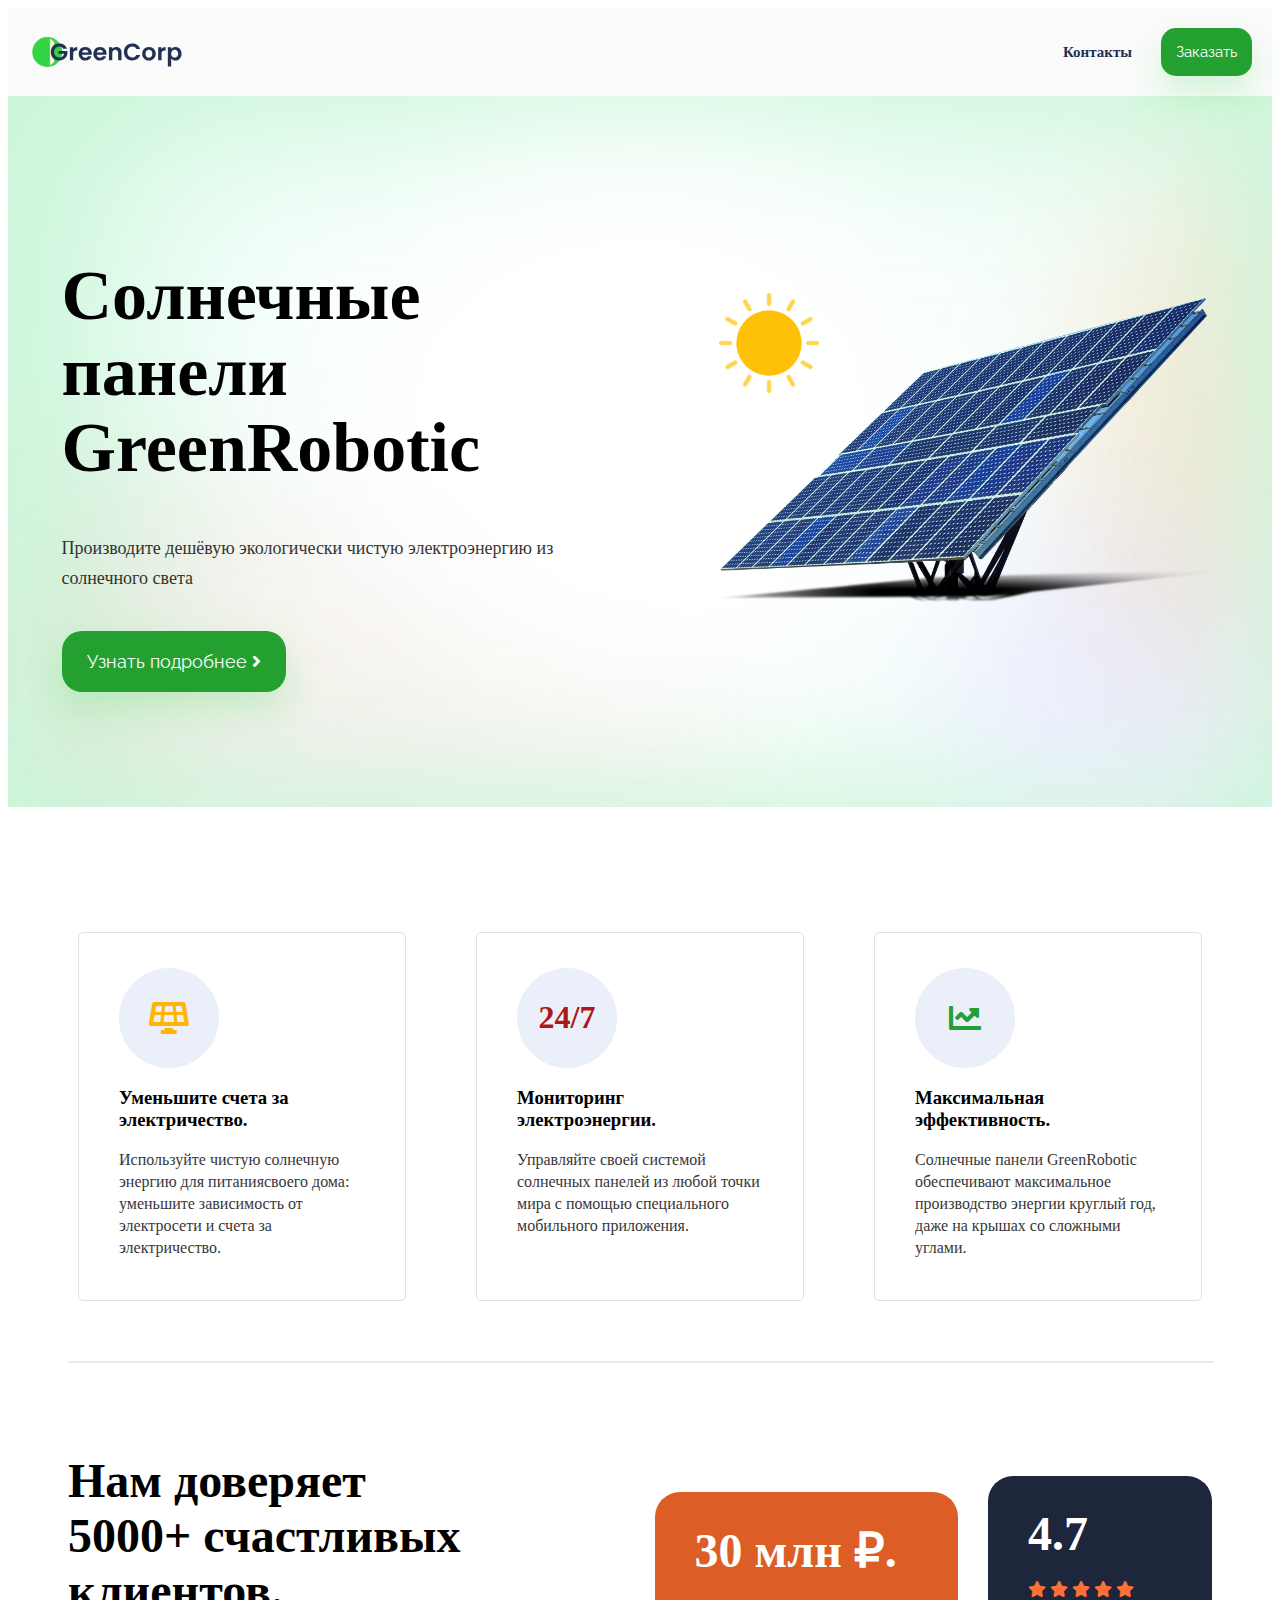
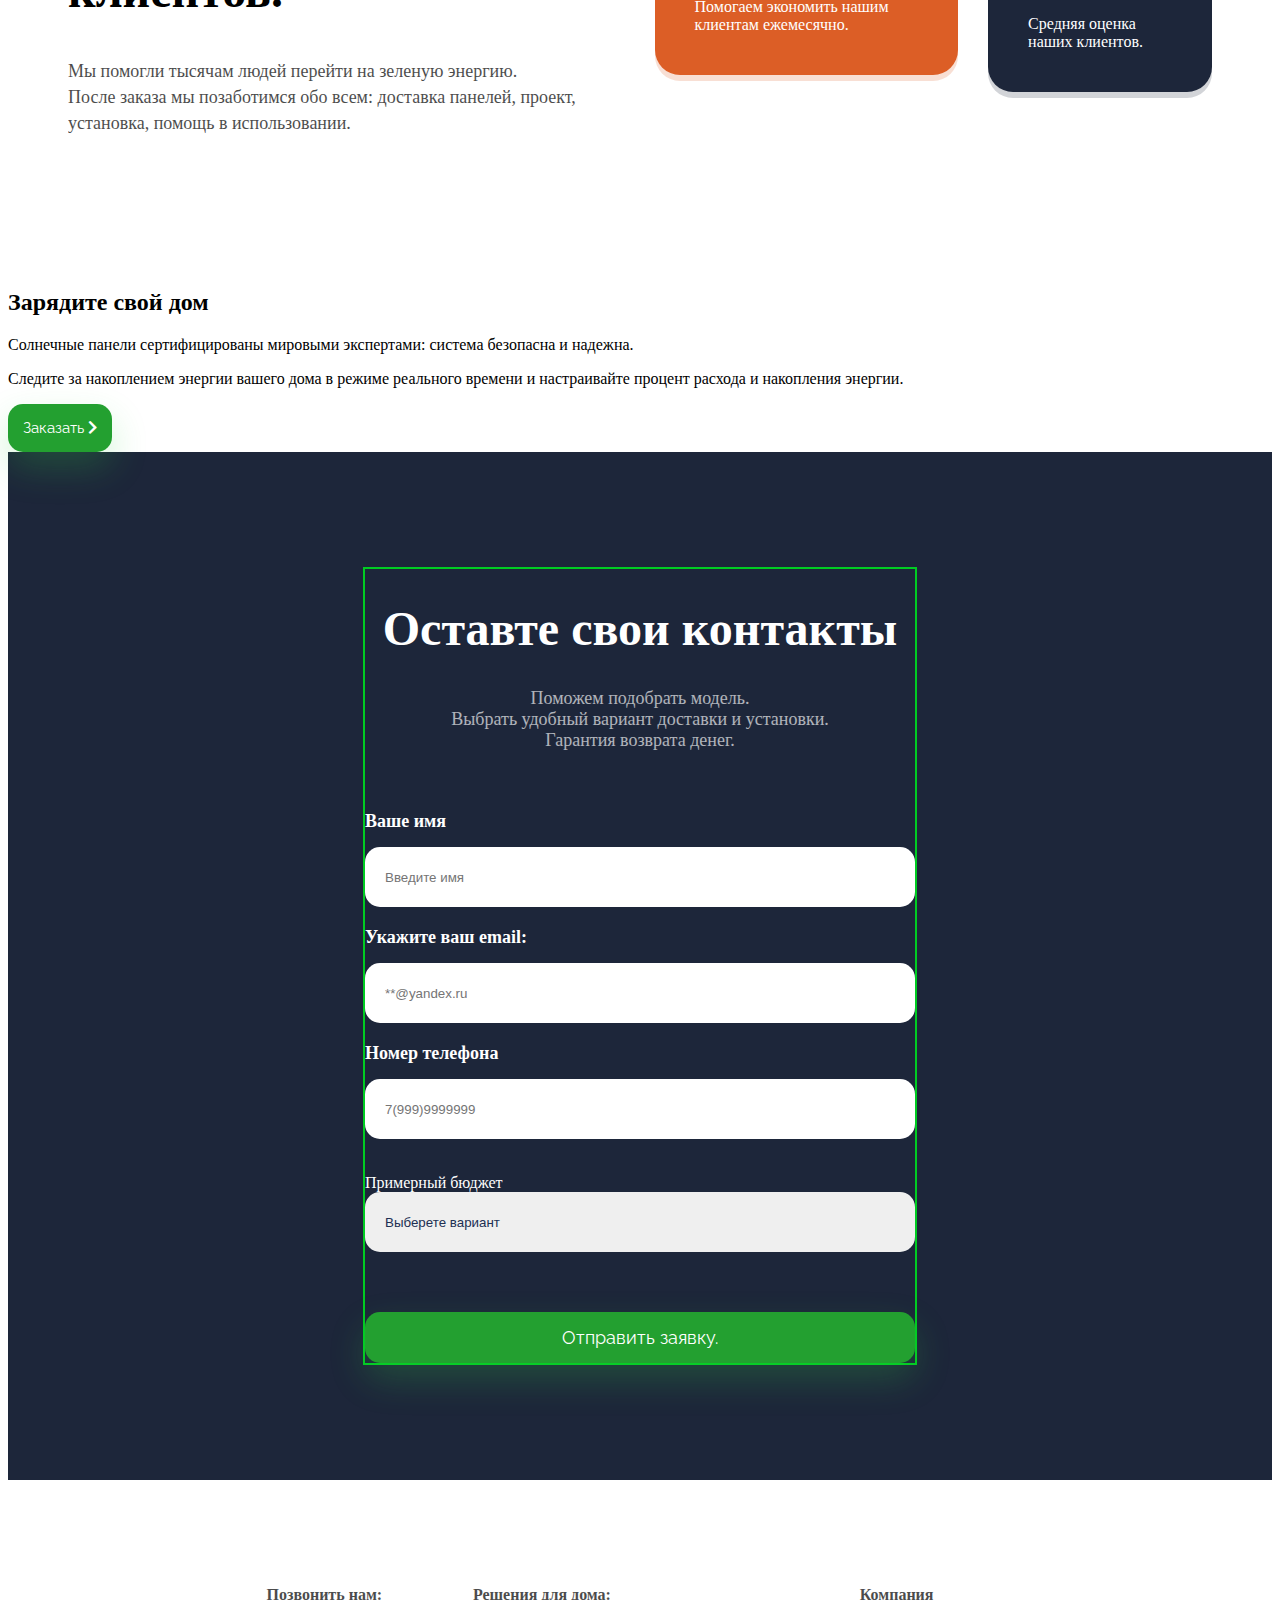
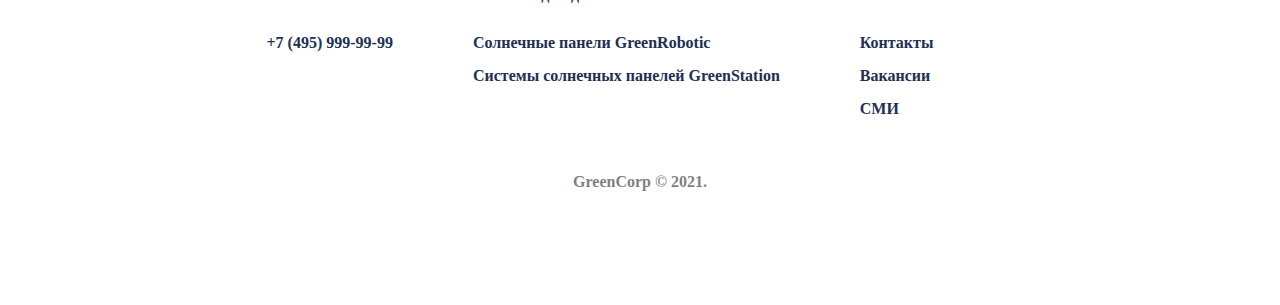
==== commit f810d318: "15" ====
--- a/index.html
+++ b/index.html
@@ -9,137 +9,185 @@
     <link rel="stylesheet" href="main.css">
     <link href="https://fonts.googleapis.com/css2?family=Raleway:wght@100;300;400;500;600;700;800&display=swap"
         rel="stylesheet">
+    <link rel="stylesheet" href="https://cdnjs.cloudflare.com/ajax/libs/animate.css/4.1.1/animate.min.css" />
     <link rel="stylesheet" href="https://cdnjs.cloudflare.com/ajax/libs/font-awesome/5.15.4/css/all.min.css"
         integrity="sha512-1ycn6IcaQQ40/MKBW2W4Rhis/DbILU74C1vSrLJxCq57o941Ym01SwNsOMqvEBFlcgUa6xLiPY/NS5R+E6ztJQ=="
         crossorigin="anonymous" referrerpolicy="no-referrer">
     <link rel="stylesheet" href="https://cdnjs.cloudflare.com/ajax/libs/animate.css/4.1.1/animate.min.css" />
+
 </head>
-<header>
-    <img class="header__logo" src="img/logo.svg">
-    <div class="header__controls">
-        <a href="#contacts">Контакты</a>
-        <button>Заказать</button>
-    </div>
-</header>
+
 
 <body>
+    <header>
+        <img class="header__logo" src="img/logo.svg" alt="Logo GreenCorp" />
+        <div class="header__controls">
+            <a href="#contacts">Контакты</a>
+            <button>Заказать</button>
+        </div>
+    </header>
     <section class="about">
-        <div class="about__info animate__animated animate__fadeInLeft animate__slow">
-            <h1>Солнечные панели GreenRobotic</h1>
+        <div class="about__info">
+            <h1 class="animate__animated animate__fadeInRight animate__slow">
+                Солнечные панели GreenRobotic</h1>
             <p>Производите дешёвую экологически чистую электроэнергию из солнечного света</p>
-            <button>Узнать подробнее <i class="fas" src="fa-angle-right"></i></button>
+            <button>Узнать подробнее <i class="fas fa-angle-right"></i></button>
         </div>
-        <div class="about__images animate__animated animate__fadeInRight animate__slow">
-            <img class="about__sun-image" src="img/sun.png">
-            <img class="about__image" src="img/solar-panel.png">
+        <div class="about__images">
+            <img class="about__sun-image" src="img/sun.png" alt="Image Sun" />
+            <img class="about__image" src="img/solar-panel.png" alt="Image solar panel" />
         </div>
     </section>
     <section class="features" id="features">
         <div class="cards">
             <div class="card">
-                <div class="card__logo" src="fa-solar-panel">
-                    <h3>Уменьшите счета за электричество.</h3>
-                    <p> Используйте чистую солнечную энергию для питания
-                        своего дома: уменьшите зависимость от электросети и счета за электричество.</p>
+                <div class="card__logo panel">
+                    <i class="fas fa-solar-panel"></i>
                 </div>
+                <h3>Уменьшите счета за электричество.</h3>
+                <p> Используйте чистую солнечную энергию для питаниясвоего дома:
+                    уменьшите зависимость от электросети и счета за электричество.
+                </p>
+
+            </div>
+
+            <div class="card">
+                <div class="card__logo monitor"> 24/7</div>
+
+                <h3>Мониторинг электроэнергии.</h3>
+                <p> Управляйте своей системой солнечных панелей из любой точки
+                    мира с помощью специального мобильного приложения.</p>
+
+
             </div>
             <div class="card">
-                <div class="card__logo">
-                    <h3>Мониторинг электроэнергии.</h3>
-                    <p> Управляйте своей системой солнечных панелей из любой точки
-                        мира с помощью специального мобильного приложения.</p>
+                <div class="card__logo effectivnost "><i class="fas fa-chart-line"></i></div>
+                <h3>Максимальная эффективность.</h3>
+                <p> Солнечные панели GreenRobotic обеспечивают максимальное производство
+                    энергии круглый год, даже на крышах со сложными углами.</p>
 
-                </div>
-            </div>
-            <div class="card">
-                <div class="card__logo">
-                    <h3>Максимальная эффективность.</h3>
-                    <p> Солнечные панели GreenRobotic обеспечивают максимальное производство энергии круглый год,
-                        даже на крышах со сложными углами.</p>
-                </div>
             </div>
         </div>
-        <div class="features__border">
-            <div class="features__feedback">
-
-                <div class="features__feedback-left">
-                    <H2> Нам доверяет 5000+ счастливых клиентов.</H2>
-                    <p>Мы помогли тысячам людей перейти на зеленую энергию.
-                        Вторая строчка: После заказа мы позаботимся обо всем: <br>
-                        доставка панелей, проект, установка, помощь в использовании.</p>
+        <div class="features__border"></div>
+        <div class="features__feedback">
+            <div class="features__feedback-left">
+                <h2> Нам доверяет <br />
+                    5000+ счастливых клиентов.</h2>
+                <p>Мы помогли тысячам людей перейти на зеленую энергию.<br />
+                    После заказа мы позаботимся обо всем: доставка панелей, проект,
+                    установка, помощь в использовании.</p>
+            </div>
+            <div class="features__feedback-right">
+                <div class="features__box features__savings-box">
+                    <h3>30 млн ₽.</h3>
+                    <p> Помогаем экономить нашим клиентам ежемесячно.</p>
                 </div>
-                <div class="features__feedback-right">
-                    <div class="features__box">
-                        <div class="features__savings-box">
-                            <h3>30 млн ₽.</h3> 
-                             <p> Помогаем экономить нашим клиентам ежемесячно.</p>
-                        </div>
-                        <div class="features__rate-box">
-                            <h3>4.7</h3>
-                            <p class="stars" src="fa-star"></p>
-                       <p>Средняя оценка наших клиентов.</p>
-                        </div>
-                    </div>
+                <div class="features__box features__rate-box">
+                    <h3>4.7</h3>
+                    <p class="stars">
+                        <i class="fas fa-star"></i>
+                        <i class="fas fa-star"></i>
+                        <i class="fas fa-star"></i>
+                        <i class="fas fa-star"></i>
+                        <i class="fas fa-star"></i>
+                    </p>
+                    <p>Средняя оценка наших клиентов.</p>
                 </div>
             </div>
         </div>
     </section>
 
+    <section class="promo">
+        <div class="promo__image"></div>
+        <div class="promo__right">
+            <div class="promo__text">
+                <h2>Зарядите свой дом</h2>
+                <p>
+                    Солнечные панели сертифицированы мировыми экспертами: система
+                    безопасна и надежна.
+                </p>
+                <p>
+                    Следите за накоплением энергии вашего дома в режиме реального
+                    времени и настраивайте процент расхода и накопления энергии.
+                </p>
+                <div class="promo__button-wrap">
+                    <button type="button">
+                        Заказать <i class="fas fa-chevron-right"></i>
+                    </button>
+                </div>
+            </div>
+        </div>
+    </section>
+
+
+
     <section class="form">
         <div class="form__container">
             <h1>Оставте свои контакты</h1>
-            <p>Поможем подобрать модель.
-            <p>Выбрать удобный вариант доставки и установки.</p>
-            Гарантия возврата денег.</p>
+            <p>Поможем подобрать модель.<br />
+                Выбрать удобный вариант доставки и установки. <br />
+                Гарантия возврата денег.</p>
             <form>
                 <div class="form__group">
-                    <label for="name">Ваше имя</label></br>
-                    <input id="text" placeholder="Введите имя" id="name">
+                    <label for="name">Ваше имя</label>
+                    <input id="text" placeholder="Введите имя" id="name" />
                 </div>
                 <div class="form__group">
-                    <label for="email">Укажите ваш email: </label></br>
-                    <input id="email" placeholder="@yandex.ru" type="email">
+                    <label for="email">Укажите ваш email: </label>
+                    <input type="email" placeholder="**@yandex.ru" id="email">
                 </div>
                 <div class="form__group">
-                    <label for="phone">Номер телефона </label></br>
-                    <input id="phone" placeholder="7(999)9999999" type="text">
+                    <label for="phone">Номер телефона </label>
+                    <input type="phone" placeholder="7(999)9999999" id="text">
                 </div>
                 <div class="form__group">
-                    <label>Примерный бюджет </label> </br>
+                    <label for="budget"></label>Примерный бюджет </label>
                     <select id="budget">
-                        <option value="10-30">10000-30000p</option>
-                        <option value="30-60">30000-60000p</option>
-                        <option value="60-100">60000-100000p</option>
-                        <option value="100+">100000p</option>
+                        <option> Выберете вариант</option>
+                        <option value="10-30">10 000-30 000p</option>
+                        <option value="30-60">30 000-60 000p</option>
+                        <option value="60-100">60 000-100 000p</option>
+                        <option value="100+">100 000p</option>
                     </select>
                 </div>
-                <button class=" form__submit " type=" submit ">Отправить заявку</button>
+                <button type="submit" class=" form__submit ">Отправить заявку.</button>
             </form>
+        </div>
     </section>
+
+
+
+
+    <footer>
+
+        <div class="footer__container">
+            <div class="footer__group">
+                <h3>Позвонить нам:</h3>
+                <div class="footer__links">
+                    <a href="tel:74959999999">+7 (495) 999-99-99</a>
+                </div>
+            </div>
+            <div class="footer__group">
+                <h3>Решения для дома:</h3>
+                <div class="footer__links">
+                    <a href="page2.html">Солнечные панели GreenRobotic</a>
+                    <a href="page3.html">Системы солнечных панелей GreenStation</a>
+                </div>
+            </div>
+            <div class="footer__group">
+                <h3>Компания</h3>
+                <div class="footer__links">
+                    <a href="page4.html">Контакты</a>
+                    <a href="page5.html">Вакансии</a>
+                    <a href="page6.html">СМИ</a>
+                </div>
+            </div>
+        </div>
+        <div class="footer__copyright ">
+            <p>GreenCorp © 2021.</p>
+        </div>
+
+    </footer>
 </body>
-<footer>
-
-    <div class="footer__container">
-        <div class="footer__group">
-            <h3>Позвонить нам:</h3>
-            <a href="tel:74959999999">+7 (495) 999-99-99</a>
-
-        </div>
-        <div class="footer__links">
-            <h3>Решения для дома:</h3>
-            <a href="page2.html">Солнечные панели GreenRobotic</a>
-            <a href="page3.html">Системы солнечных панелей GreenStation</a>
-        </div>
-        <div class="footer__links">
-            <h3>Компания</h3>
-            <a href="page4.html">Контакты</a>
-            <a href="page5.html">Вакансии</a>
-            <a href="page6.html">СМИ</a>
-        </div>
-    </div>
-
-    <div class="footer__copyright ">GreenCorp © 2021.</div>
-
-</footer>
 
 </html>--- a/main.css
+++ b/main.css
@@ -9,18 +9,21 @@
   justify-content: space-between;
   align-items: center;
   padding: 20px;
-  background-color: #fff;
+  background-color: #fbfbfb;
   position: sticky;
   top: 0;
   z-index: 1;
 }
 
+h1.animate__fadeInRight animate__slow {
+  display: inline-block;
+}
+
 .header__logo {
   height: 30px;
-
-}
-
-.a {
+}
+
+a {
   text-decoration: none;
   color: #213053;
 
@@ -33,16 +36,17 @@
 
 }
 
-.header a {
+header a {
   font-size: 15px;
   font-weight: 600;
   margin-right: 25px;
-  z-index: 1;
-}
-
-.button {
+
+}
+
+button {
   font-family: 'Raleway', sans—serif;
   font-size: 15px;
+  color: #fff;
   background-color: #23a030;
   border: none;
   border-radius: 15px;
@@ -51,6 +55,13 @@
   padding: 15px;
 }
 
+button:hover {
+  background-color: #f6980c;
+  box-shadow: 0 16px 36px rgba(246 152 12 / 20%);
+  transition: background-color 0.2s ease-in;
+}
+
+
 .about__image {
   width: 500px;
 }
@@ -61,21 +72,21 @@
   transform: rotate(360deg);
   animation-iteration-count: infinite;
   animation-timing-function: linear;
+  position: absolute;
   width: 100px;
   height: 100px;
 }
 
 @keyframes rotation {
   0% {
-    -moz-transform: rotate(0deg);
-    -webkit-transform: rotate(0deg);
+    transform: rotate(0);
   }
 
   100% {
-    -moz-transform: rotate(360deg);
-    -webkit-transform: rotate(360deg);
-  }
-}
+    transform: rotate(180deg);
+  }
+}
+
 
 .about {
   display: flex;
@@ -86,7 +97,7 @@
   background: url('img/back.png') no-repeat;
   background-position: center;
   background-size: cover;
-  z-index: 2;
+
 }
 
 .about h1 {
@@ -108,52 +119,129 @@
   margin-top: 20px;
 }
 
-.features{
-display: flex;
-flex-direction: column;
-background-color: #fff;
-padding: 115px 60px;
-
-}
-.cards{
-  display: flex;
-  
+.about__info {
+  max-width: 550px;
+}
+
+
+/*карточки*/
+.features {
+
+  background-color: #fff;
+  padding: 115px 60px;
+
+}
+
+.cards {
+  display: grid;
+  grid-gap: 50px;
+  grid-template-columns: 1fr 1fr 1fr;
+}
+
+.card {
+  padding: 35px 40px 25px 40px;
+  margin: 10px 10px;
+  border: solid 1px #d9e4e6;
+  border-radius: 5px;
+}
+
+.card__logo {
+  display: flex;
+  justify-content: center;
   align-items: center;
-  justify-content: center;
-}
-.card{
-  display:flex ;
+  font-weight: 700;
+  height: 100px;
+  width: 100px;
+  font-size: 32px;
+  background: #eaeff9;
+  border-radius: 50%;
+
+}
+
+.card p {
+  font-size: 16px;
+  line-height: 22px;
+  opacity: 0.8;
+}
+
+.card__logo.panel {
+  color: #ffb406;
+}
+
+.card__logo.monitor {
+  color: #ad1714;
+}
+
+.card__logo.effectivnost {
+  color: #22a030;
+}
+
+
+.features__border {
+  width: 100%;
+  margin-top: 50px;
+  margin-bottom: 50px;
+  border: 1px solid #e6eaf4;
+}
+
+.features__feedback {
+  display: flex;
+}
+
+.features__feedback-left {
+  margin-right: 10px;
+}
+
+.features__feedback-left h2 {
+  font-size: 48px;
+}
+
+.features__feedback-left p {
+  font-size: 18px;
+  line-height: 26px;
+  opacity: 0.7;
+}
+
+.features__box h3 {
+  font-size: 48px;
+  margin-top: 0;
+  margin-bottom: 20px;
+}
+
+
+.features__feedback-right {
+  display: flex;
   align-items: center;
-  justify-content: center;
-  padding: 35px 40px  25px 40px;
-  border: 1px  #449bab;
-  border-radius: 5px  ;
-}
-.features__border{
-  display: flex;
-  
-  border-top:  2px #1d263a;
-  }
-.features__feedback{
-  display: flex;
- 
-  justify-content: center;
-  border: 2px #1d263a;
-  }
-.features__feedback-right{
-  display: flex;
-  border: 2px #1d263a;
-}
-.features__box{
-  display: flex;
-  justify-content: center;
-}
+}
+
+.features__box {
+  color: white;
+  padding: 30px 40px 25px 40px;
+  border-radius: 25px;
+
+
+}
+
+.features__savings-box {
+  background-color: #dc5e26;
+  margin-right: 30px;
+  box-shadow: 0 6px 0 rgb(221 95 38 / 20%);
+}
+
+.features__rate-box {
+  background-color: #1d263a;
+  box-shadow: 0 6px 0 rgb(29 38 58 / 20%);
+}
+
+.stars {
+  color: #ff7039;
+}
+
+
+/*формы*/
 .form__container {
-  display: flex;
-  flex-direction: column;
-  justify-content: space-evenly;
   width: 550px;
-  text-align: left;
+  border: #00cc22 solid 2px;
 }
 
 .form {
@@ -165,7 +253,6 @@
   padding-top: 115px;
   padding-bottom: 115px;
   text-align: center;
-  z-index: 1;
 }
 
 .form label {
@@ -185,7 +272,7 @@
 }
 
 .form p {
-  font-size: 48px;
+  font-size: 18px;
   opacity: 0.65;
 }
 
@@ -207,20 +294,21 @@
   border: none;
 }
 
-.about_info {
-  max-width: 550px;
-
-}
 
 
 .form__group {
   display: flex;
   flex-direction: column;
-  justify-content: center;
   text-align: left;
 }
 
 .form__submit {
+  font-size: 18px;
+  font-weight: 600px;
+  margin-top: 40px;
+}
+
+/*.form__submit {
   font-family: 'Raleway', sans—serif;
   color: #fff;
   background-color: #23a030;
@@ -232,24 +320,22 @@
   font-size: 18px;
   font-weight: 600;
   padding-top: 40px;
-}
+}*/
 
 select {
   appearance: none;
 }
 
+select {
+  appearance: none;
+}
+
 input {
   outline: none;
 }
 
-button:hover {
-  background-color: #f6980c;
-  color: black;
-  box-shadow: 0 16px 36px rgba(246 152 12 / 20%);
-  transition: all 0, 3s ease-in;
-}
-
 footer {
+
   font-size: 16px;
   font-weight: 600;
   padding: 90px 20px;
@@ -257,41 +343,39 @@
 
 .footer__container {
   display: flex;
-  align-items: center;
+  flex-direction: row;
   justify-content: center;
-}
-
-.footer__number {
-  padding-right: 80px;
-  padding-top: 30px;
+  /* border: #cc0044 solid 2px; */
+}
+
+.footer__group {
+  margin-right: 80px;
+  /* border: #3300cc solid 2px; */
+}
+
+.footer__group h3 {
   font-size: 16px;
+  opacity: 0.7;
+  margin-bottom: 30px;
+  text-align: left;
+}
+
+.footer__links {
+  display: flex;
+  flex-direction: column;
+
+  /* border: #18d3c3 solid 2px; */
+}
+
+.footer__links a {
   margin-bottom: 15px;
-
-}
-
-.footer__group {
-  display: flex;
-  flex-direction: column;
-  margin-bottom: 15px;
-  padding-right: 80px;
-  font-size: 16px;
-  height: 59px;
-  opacity: 0.7;
-}
-
-.footer__links {
-  display: flex;
-  flex-direction: column;
-  margin-bottom: 15px;
-  padding-right: 80px;
-  padding-top: 30px;
-}
-
+}
 
 .footer__copyright {
-  padding-top: 30px;
+  margin-top: 40px;
+  opacity: 0.5;
   text-align: center;
-  opacity: 0.5;
+  /* border: #efeb08 solid 2px; */
 }
 
 /* Мобильные устройства */
@@ -326,10 +410,12 @@
     width: 75px;
     height: 75px;
   }
-.features{
-  background-color: #fff;
-  padding: 50px 10px;
-}
+
+  .features {
+    background-color: #fff;
+    padding: 50px 10px;
+  }
+
   .form {
     padding: 50px 10px;
   }
@@ -350,7 +436,7 @@
 /* Планшеты */
 @media (max-width: 1024px) {
   .about {
-    padding: 115px 20px;
+    padding: 20px;
   }
 
   .about h1 {
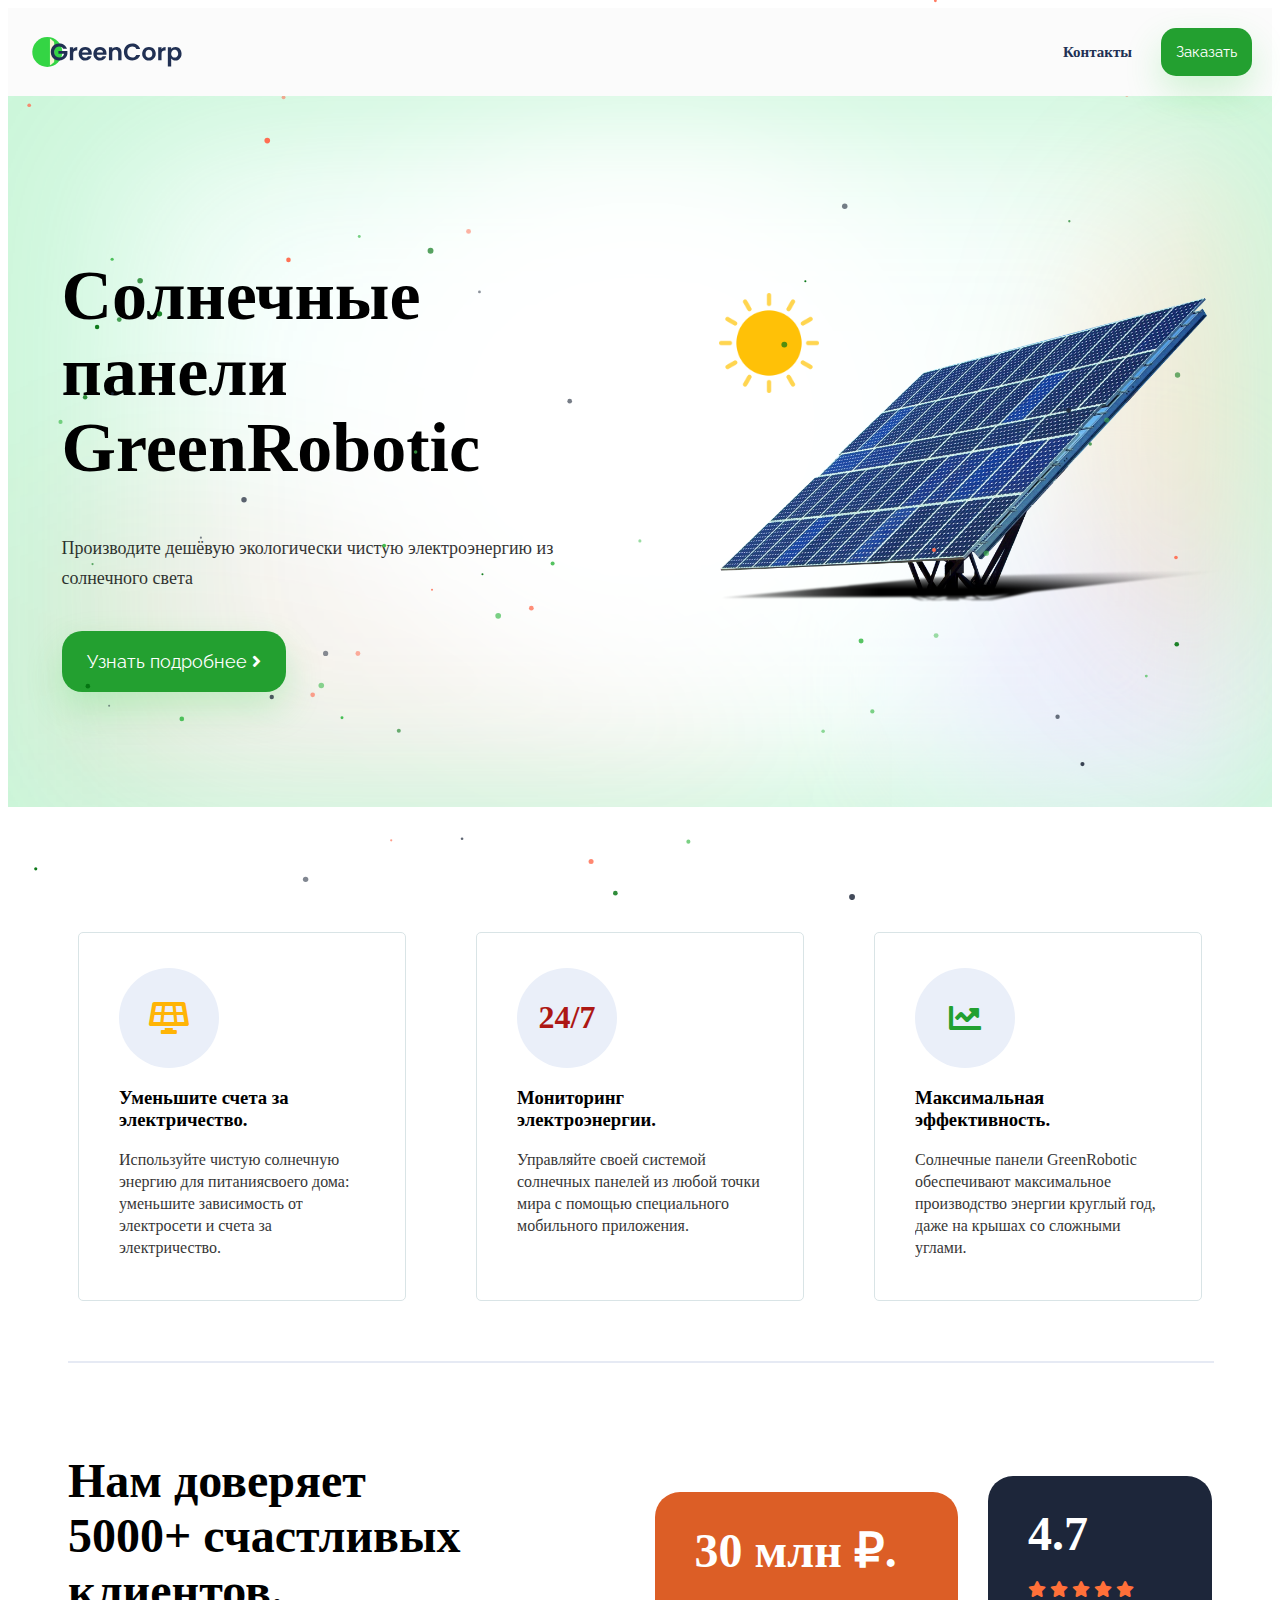
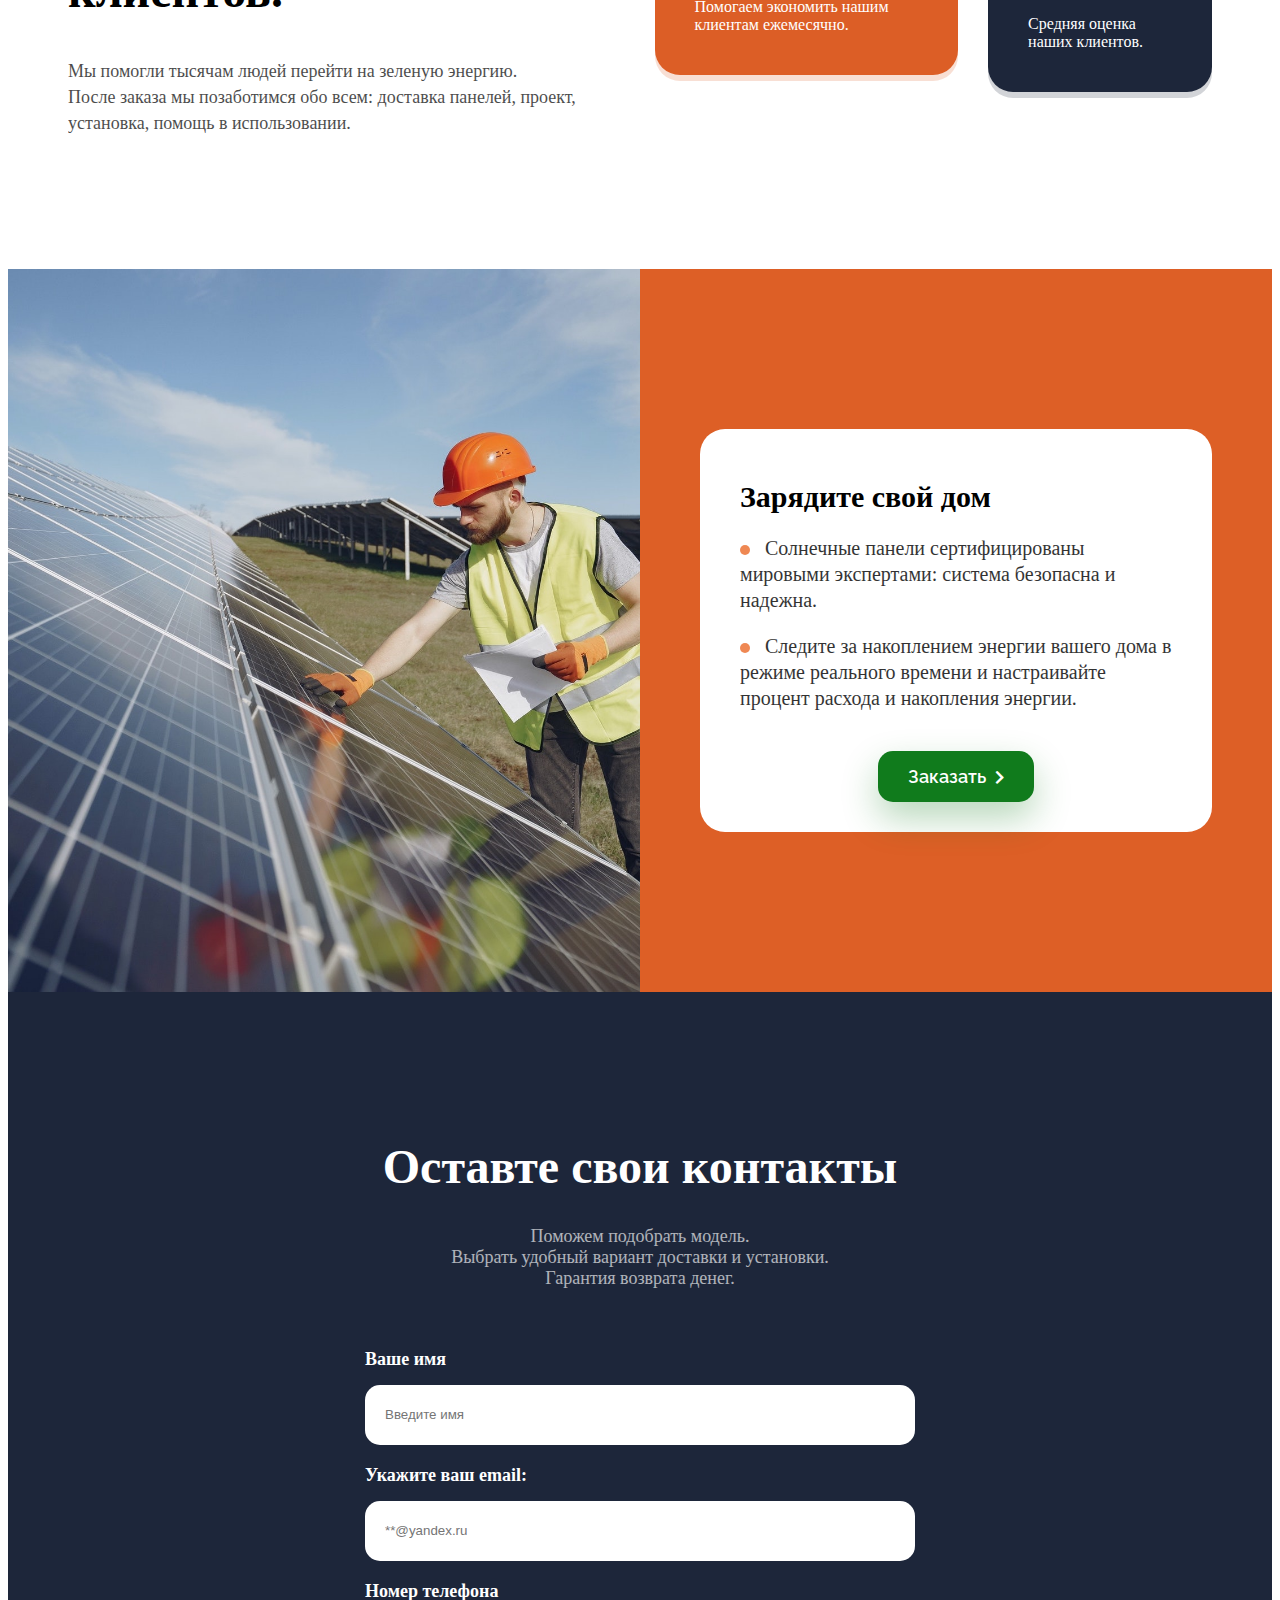
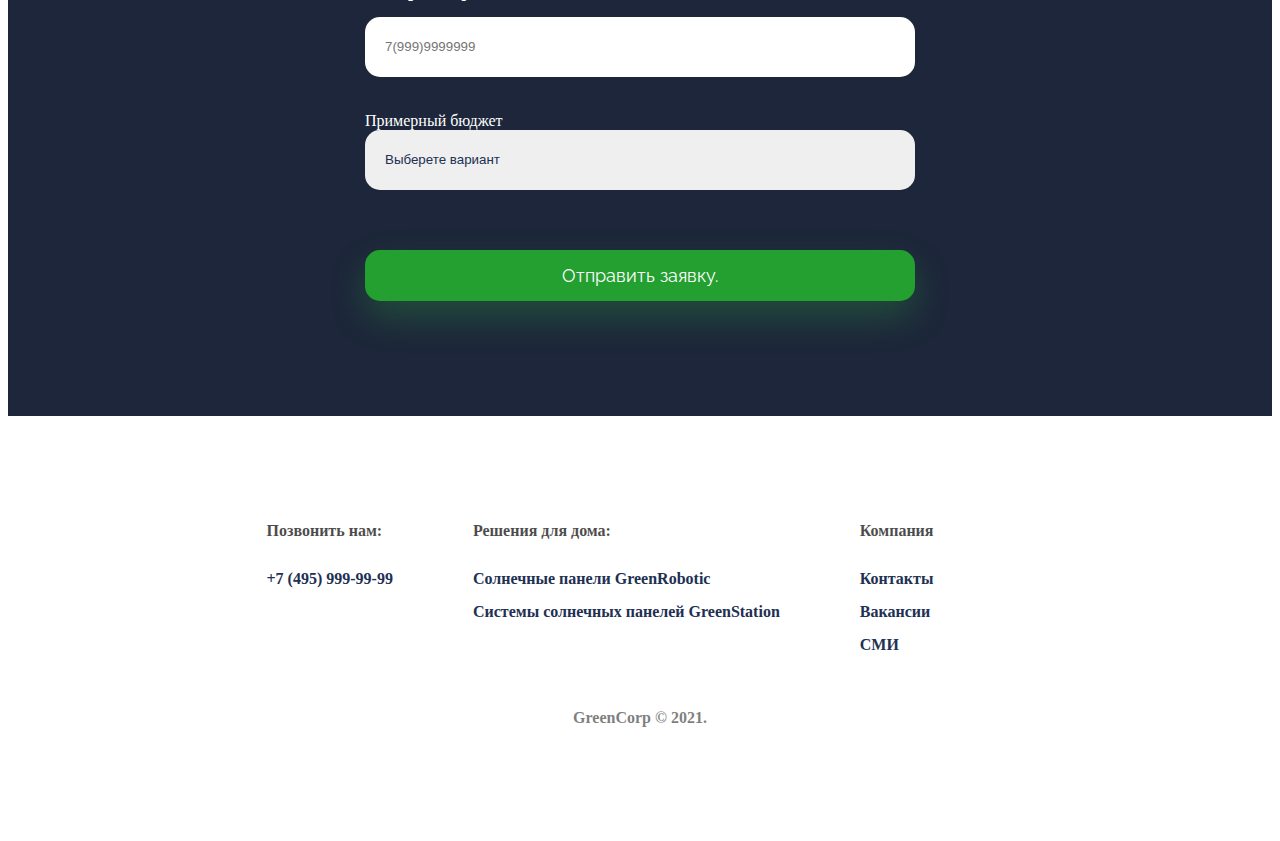
==== commit d334ba8f: "bubbles" ====
--- a/index.html
+++ b/index.html
@@ -188,6 +188,9 @@
         </div>
 
     </footer>
+
+    <canvas class="orb-canvas" id="orb-canvas"></canvas>
+    <script src="js/canvas.js"></script>
 </body>
 
 </html>--- a/main.css
+++ b/main.css
@@ -218,8 +218,6 @@
   color: white;
   padding: 30px 40px 25px 40px;
   border-radius: 25px;
-
-
 }
 
 .features__savings-box {
@@ -236,12 +234,99 @@
 .stars {
   color: #ff7039;
 }
+@media (max-width: 720px) {
+  .features {
+    padding: 50px 10px;
+  }
+}
+@media (max-width: 720px) {
+  .cards {
+    grid-template-columns: auto;
+  }
+}
+/*promo*/
+.promo__text {
+  background-color: white;
+  font-size: 20px;
+  font-weight: 500;
+  line-height: 26px;
+  padding: 30px 40px;
+  border-radius: 25px;
+}
+
+.promo__text p::before {
+  display: inline-block;
+  width: 10px;
+  height: 10px;
+  background-color: #ec6b29;
+  content: "";
+  margin-right: 10px;
+  border-radius: 50%;
+}
+
+.promo__text p {
+  opacity: 0.8;
+}
+
+.promo__button-wrap {
+  display: flex;
+  justify-content: center;
+}
+
+.promo__text button {
+  font-weight: 600;
+  font-size: 18px;
+  background-color: #107b1c;
+  margin-top: 20px;
+  box-shadow: 0 16px 36px rgb(16 122 28 / 30%);
+  padding: 15px 30px;
+}
+
+.promo__text button i {
+  font-size: 15px;
+  margin-left: 5px;
+}
+
+
+.promo {
+  display: flex;
+}
+
+.promo__image {
+  background-image: url(promo.jpg);
+  background-size: cover;
+  width: 50%;
+  flex-shrink: 0;
+  background-position: center;
+}
+
+.promo__right {
+  background: #dd5f26;
+  padding: 160px 60px;
+}
+
+@media (max-width: 720px) {
+  .promo {
+    flex-direction: column-reverse;
+  }
+
+  .promo__image {
+    width: 100%;
+    height: 500px;
+  }
+
+  .promo__right {
+    padding: 50px 10px;
+  }
+
+
+}
 
 
 /*формы*/
 .form__container {
   width: 550px;
-  border: #00cc22 solid 2px;
+ /* border: #00cc22 solid 2px;*/
 }
 
 .form {
@@ -377,7 +462,16 @@
   text-align: center;
   /* border: #efeb08 solid 2px; */
 }
-
+.about {
+  position: relative;
+}
+
+.orb-canvas {
+  position: absolute;
+  top: 0;
+  height: 100%;
+  right: 0;
+}
 /* Мобильные устройства */
 @media (max-width: 720px) {
   header {
@@ -452,4 +546,4 @@
     width: 75px;
     height: 75px;
   }
-}+}
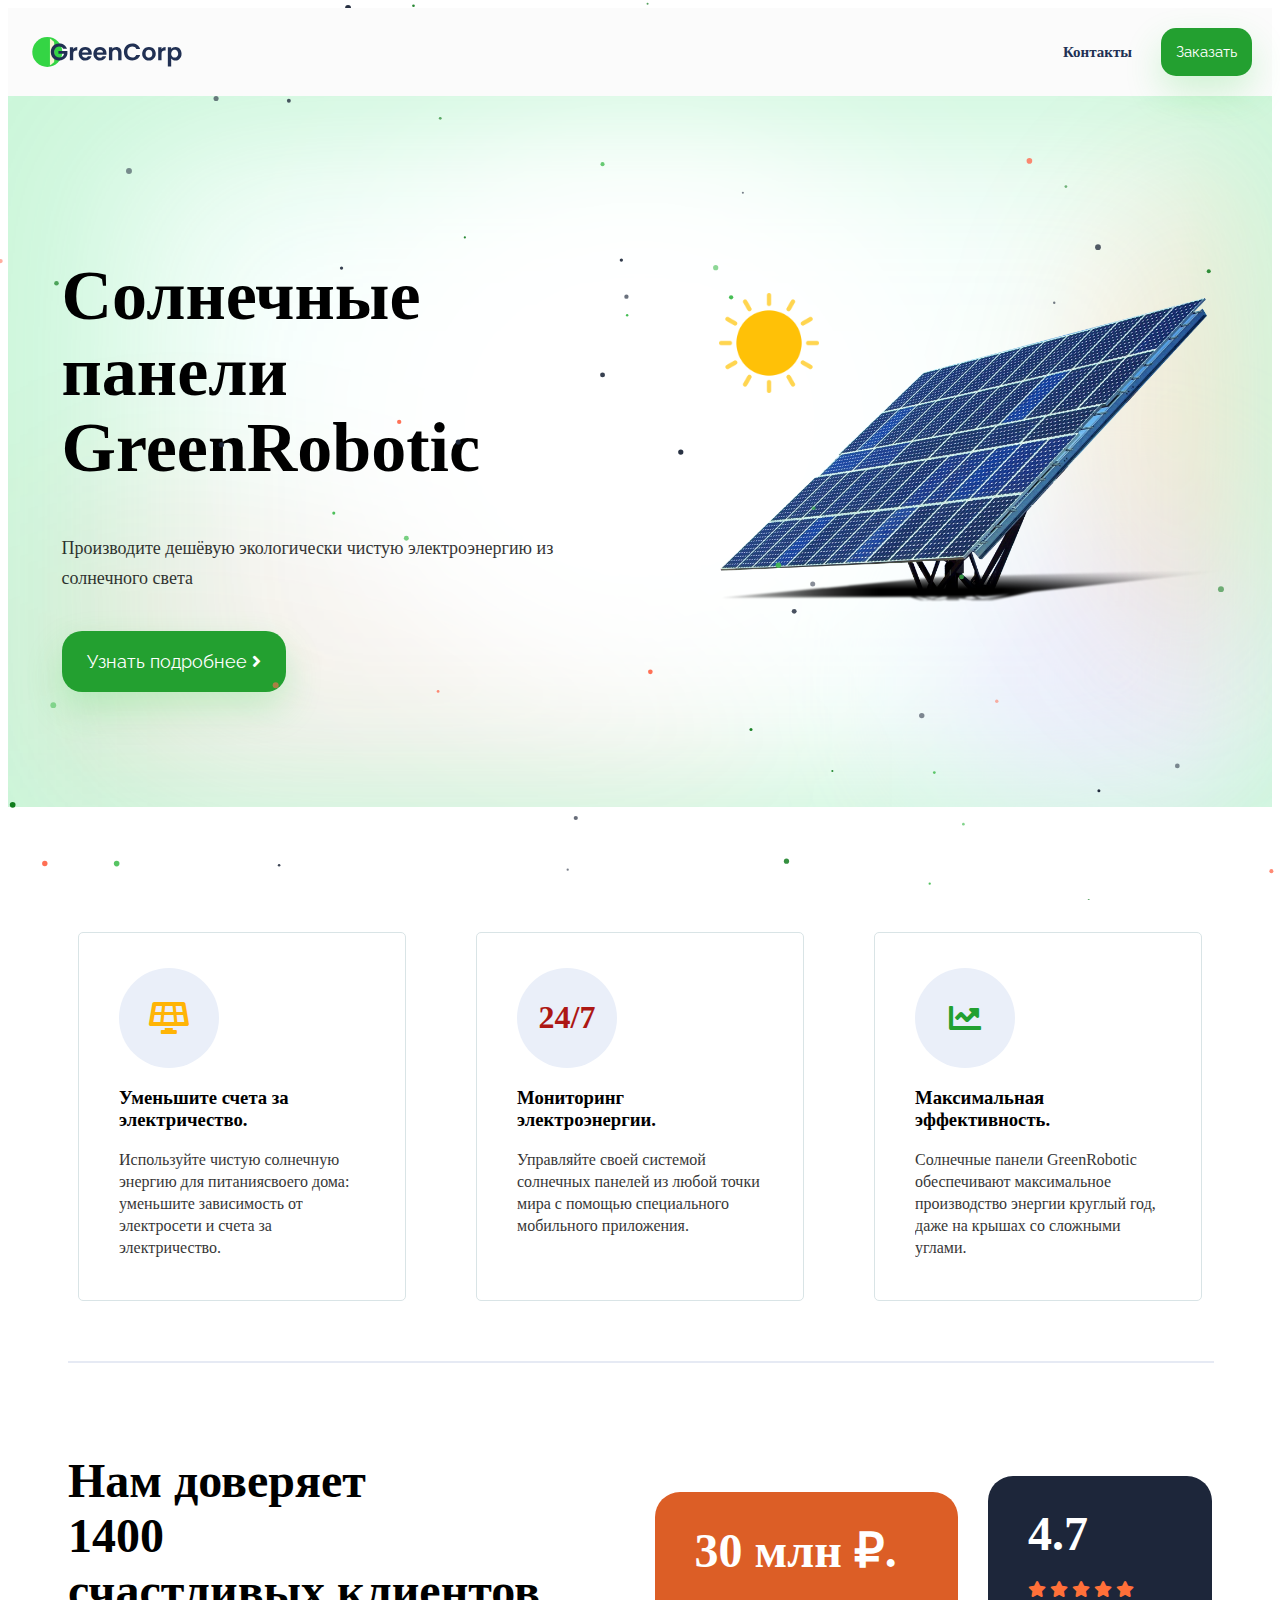
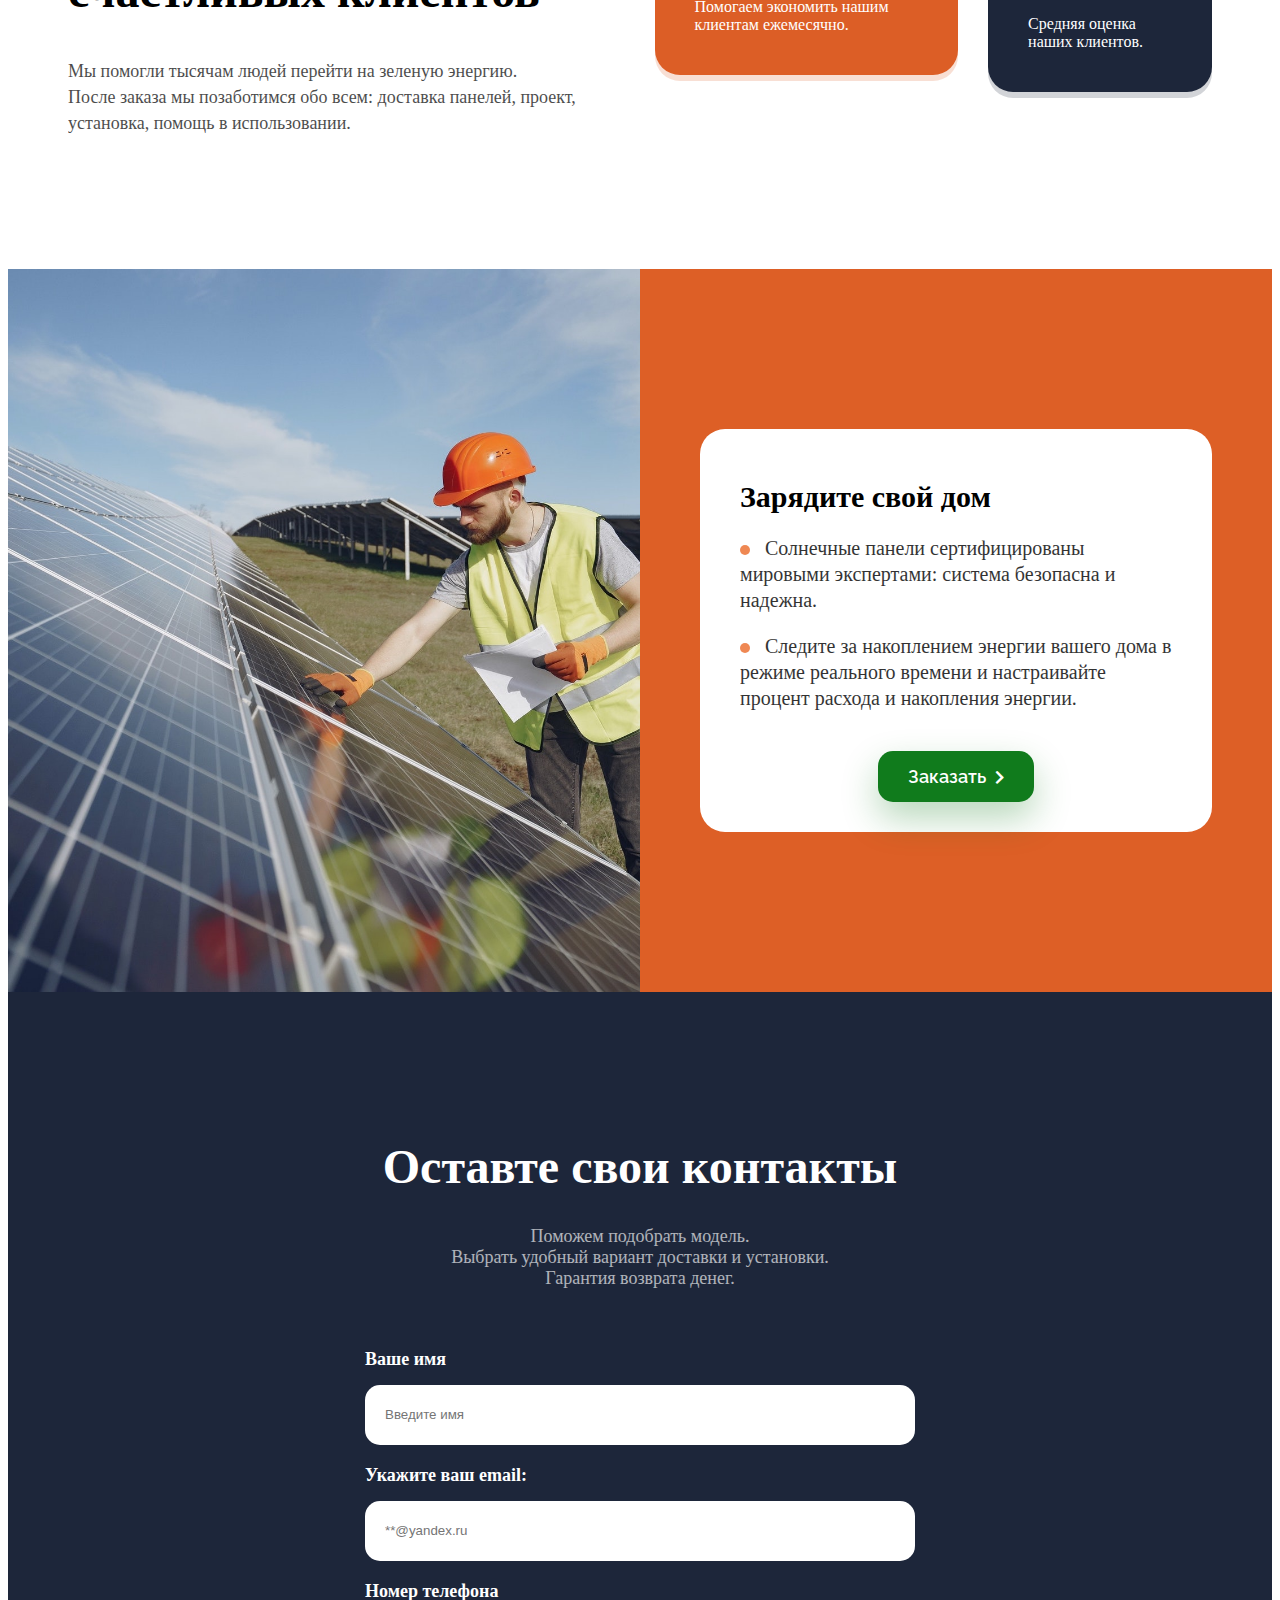
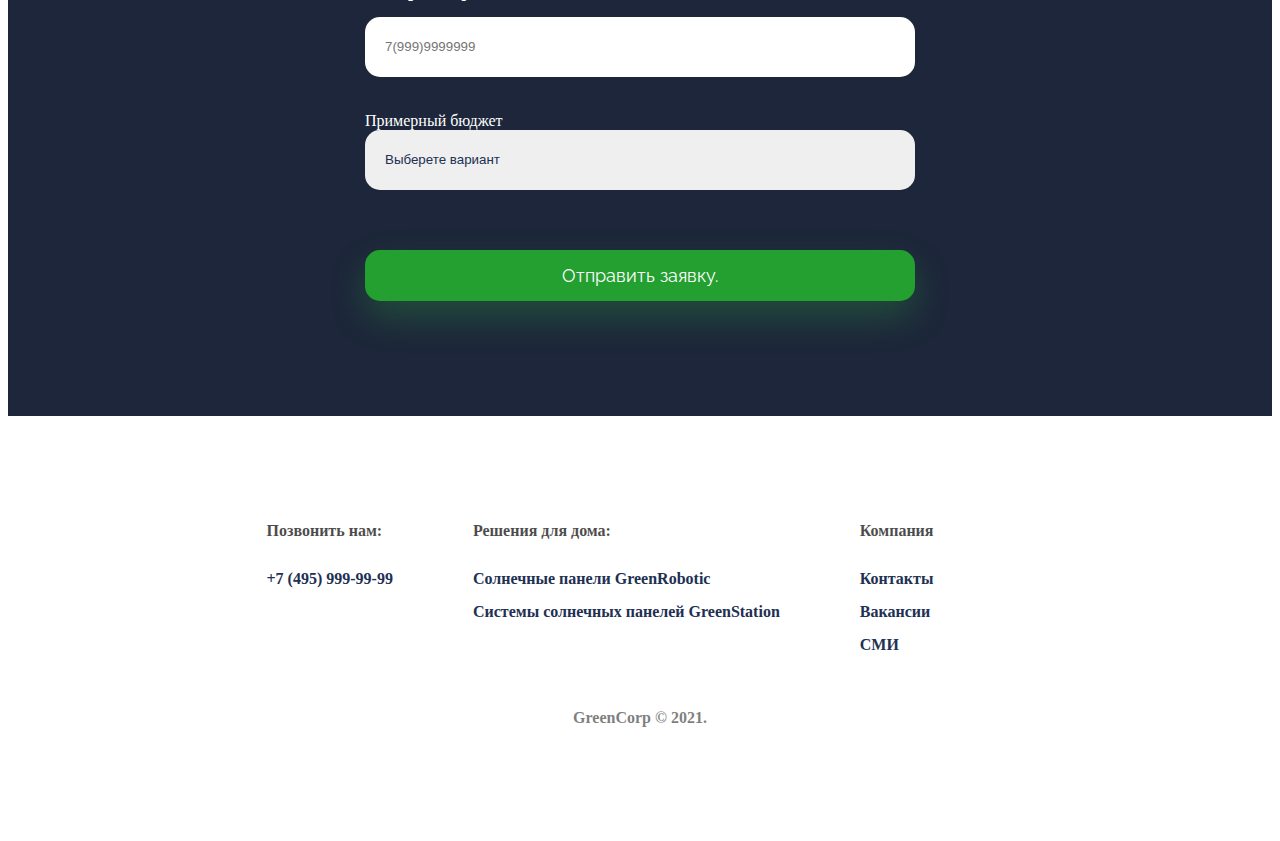
==== commit a719528e: "18.03" ====
--- a/index.html
+++ b/index.html
@@ -72,7 +72,8 @@
         <div class="features__feedback">
             <div class="features__feedback-left">
                 <h2> Нам доверяет <br />
-                    5000+ счастливых клиентов.</h2>
+                    <div class="features__clients-count">5000+</div> счастливых клиентов
+                </h2>
                 <p>Мы помогли тысячам людей перейти на зеленую энергию.<br />
                     После заказа мы позаботимся обо всем: доставка панелей, проект,
                     установка, помощь в использовании.</p>
@@ -147,9 +148,10 @@
                         <option value="10-30">10 000-30 000p</option>
                         <option value="30-60">30 000-60 000p</option>
                         <option value="60-100">60 000-100 000p</option>
-                        <option value="100+">100 000p</option>
+                        <option value="other"> Другое</option>
                     </select>
                 </div>
+                
                 <button type="submit" class=" form__submit ">Отправить заявку.</button>
             </form>
         </div>
@@ -191,6 +193,8 @@
 
     <canvas class="orb-canvas" id="orb-canvas"></canvas>
     <script src="js/canvas.js"></script>
+    <script src="js/animations.js"></script>
+    
 </body>
 
 </html>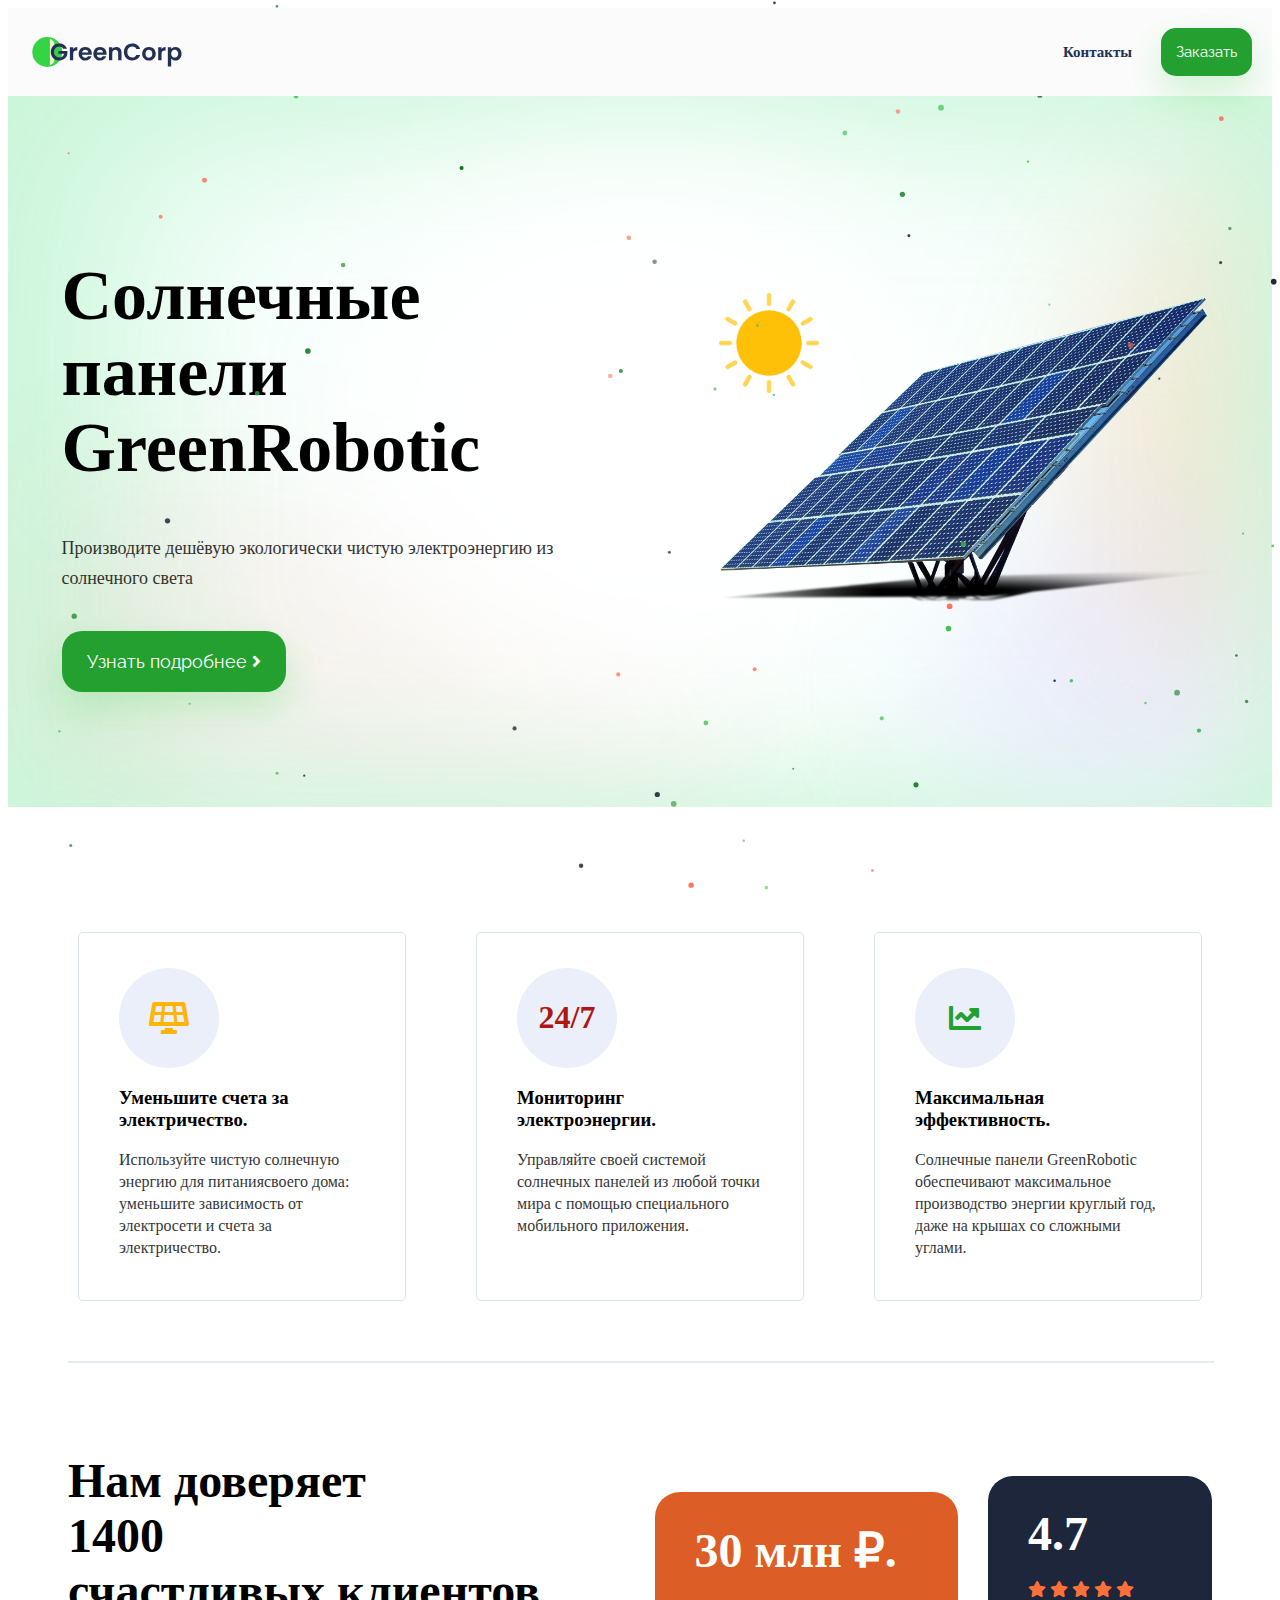
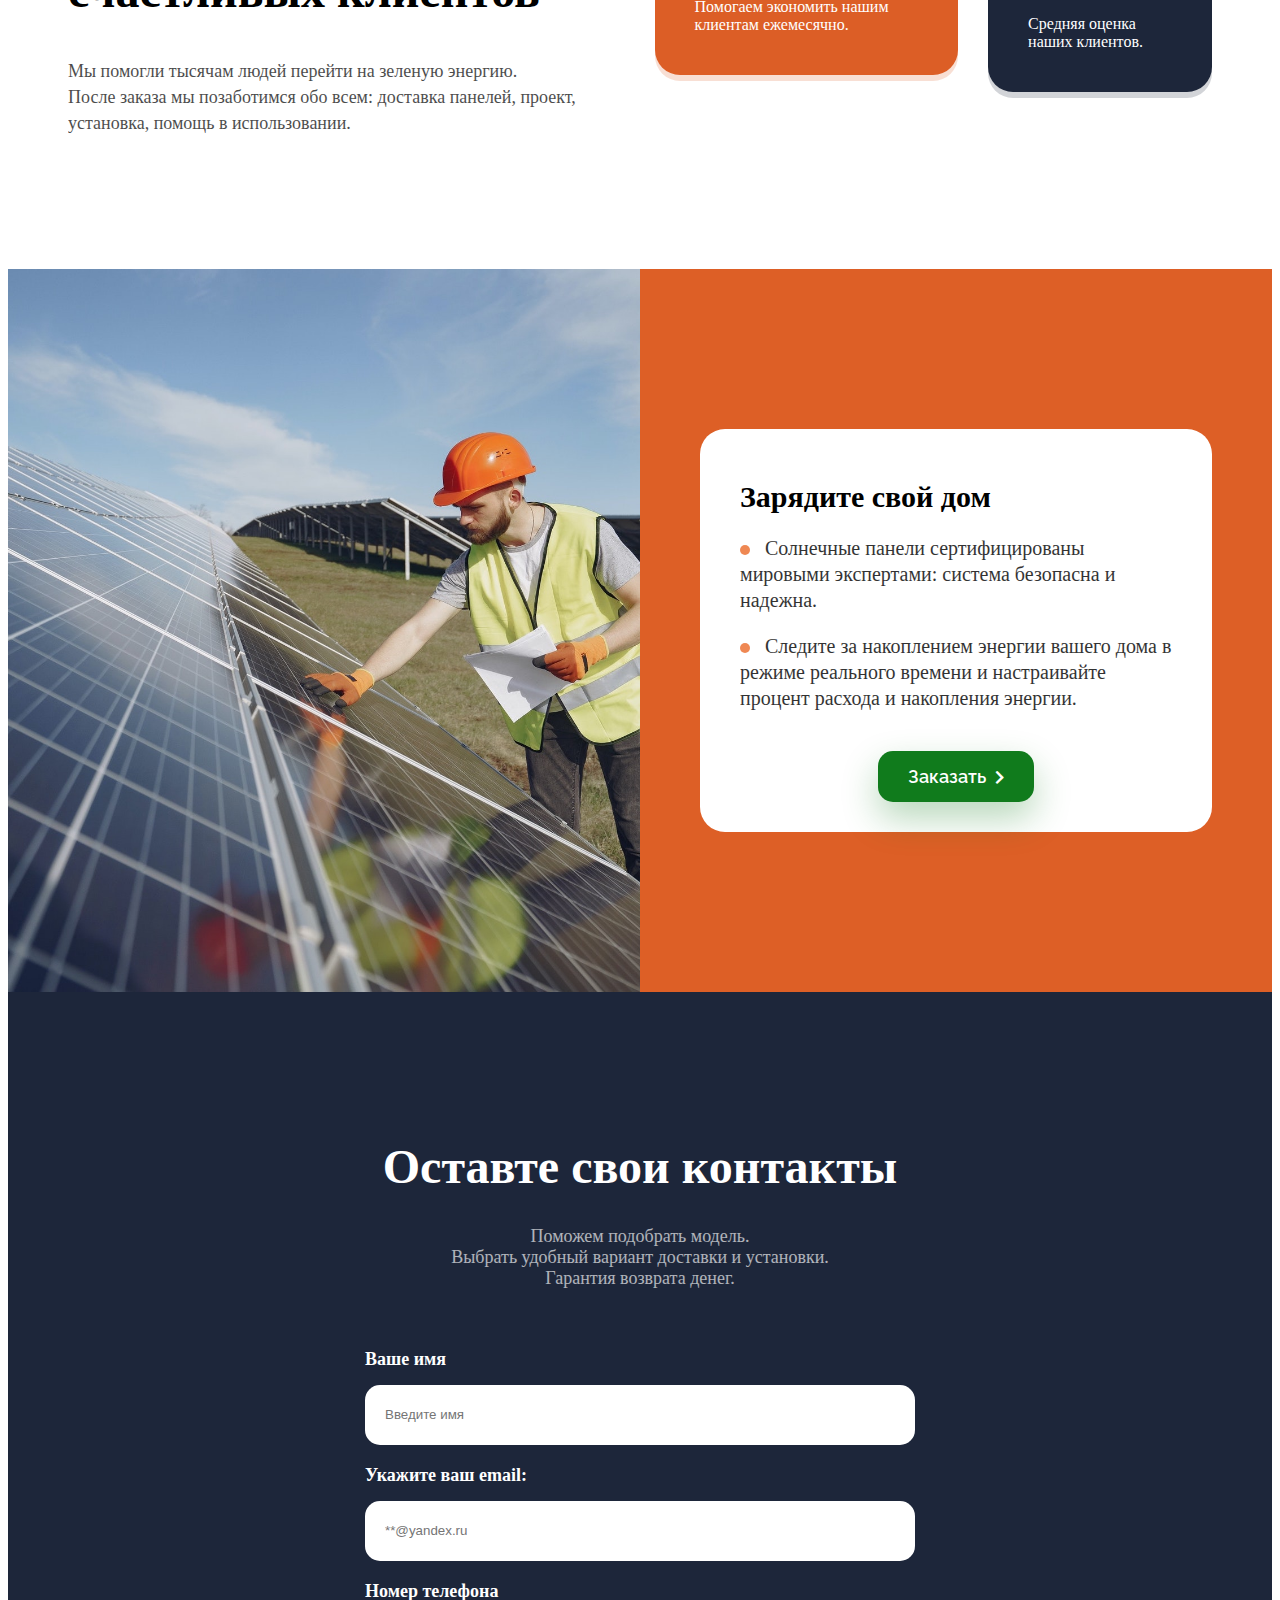
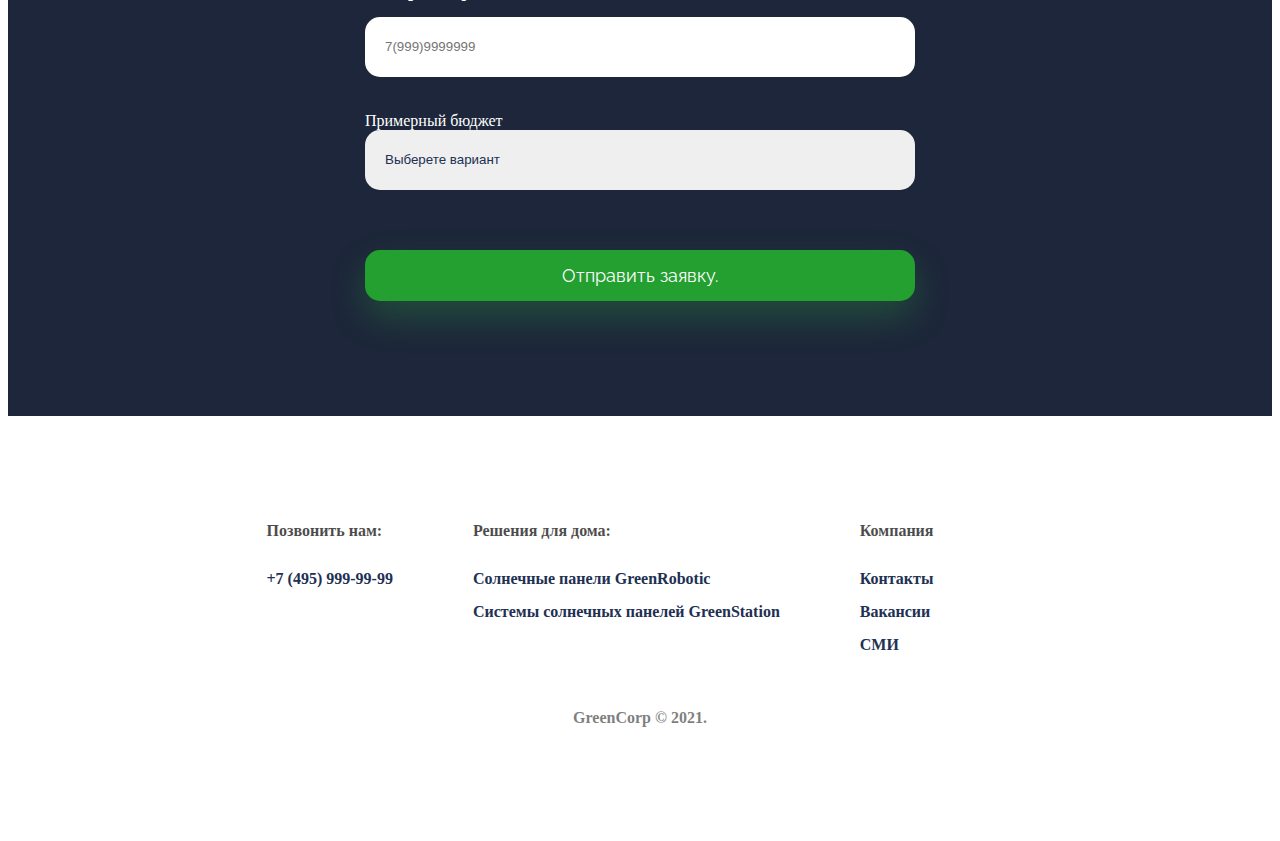
==== commit f0b1f7ca: "19.03" ====
--- a/index.html
+++ b/index.html
@@ -122,7 +122,7 @@
 
 
 
-    <section class="form">
+    <section class="form" id="form">
         <div class="form__container">
             <h1>Оставте свои контакты</h1>
             <p>Поможем подобрать модель.<br />
@@ -131,7 +131,7 @@
             <form>
                 <div class="form__group">
                     <label for="name">Ваше имя</label>
-                    <input id="text" placeholder="Введите имя" id="name" />
+                    <input id="text" placeholder="Введите имя" id = "name" />
                 </div>
                 <div class="form__group">
                     <label for="email">Укажите ваш email: </label>
@@ -139,7 +139,7 @@
                 </div>
                 <div class="form__group">
                     <label for="phone">Номер телефона </label>
-                    <input type="phone" placeholder="7(999)9999999" id="text">
+                    <input type="phone" placeholder="7(999)9999999" id = "text">
                 </div>
                 <div class="form__group">
                     <label for="budget"></label>Примерный бюджет </label>
@@ -149,9 +149,10 @@
                         <option value="30-60">30 000-60 000p</option>
                         <option value="60-100">60 000-100 000p</option>
                         <option value="other"> Другое</option>
-                    </select>
-                </div>
-                
+                   </select>
+                    
+                </div>
+
                 <button type="submit" class=" form__submit ">Отправить заявку.</button>
             </form>
         </div>
--- a/main.css
+++ b/main.css
@@ -293,7 +293,7 @@
 }
 
 .promo__image {
-  background-image: url(promo.jpg);
+  background-image: url(img/promo.jpg);
   background-size: cover;
   width: 50%;
   flex-shrink: 0;
